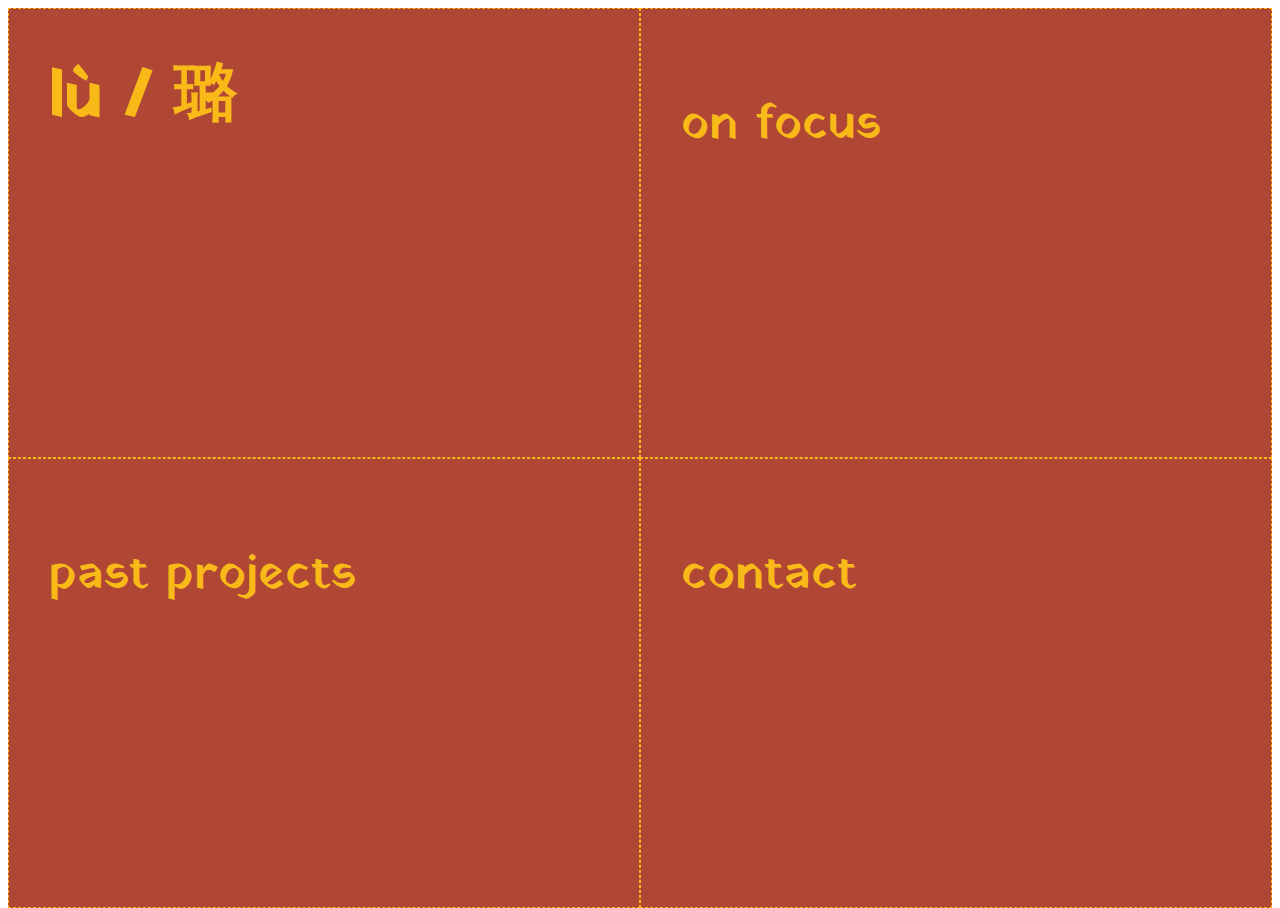
==== index.html @ f1c69e1e "rename "container" to "card"" ====
<!DOCTYPE html>
<html lang="en">
<head>
    <meta charset="UTF-8">
    <meta http-equiv="X-UA-Compatible" content="IE=edge">
    <meta name="viewport" content="width=device-width, initial-scale=1.0">
    <link rel="stylesheet" href="./css/normalize.css"/>
    <link rel="stylesheet" href="./css/style.css?"/>
    <title>lu, portolio</title>
</head>
<body>
    <section class="section _landing">
        <div class="card">
            <h1>l&ugrave; / 璐</h1>
        </div>
        <div class="card">
            <h2>on focus</h2>
        </div>
        <div class="card">
            <h2>past projects</h2>
        </div>
        <div class="card">
            <h2>contact</h2>
        </div>
    </section> 
</body>
</html>
---- css/style.css ----
@import url('https://fonts.googleapis.com/css2?family=Almendra+Display&family=Noto+Serif+SC:wght@200;400;600;900&family=Yatra+One&display=swap');

:root {
    /* Font Family */
    --global--font-heading: 'Yatra One', cursive;
    --global--font-paragraph: 'Noto Serif SC', serif;

    /* Font Size */
    --global--font-size-h1: 6.4rem;
    --global--font-size-h2: 4.8rem;
    --global--font-size-h3: 2.4rem;
    --global--font-size-p: 1.4rem;
    --global--letter-spacing: normal;

    /* Font Weight */
    --global--font-weight-regular: 400;
    --global--font-weight-emphasis: 700;

    /* Spacing & Sizing */
    --global--spacing-primary: 4rem;
    --global--spacing-secondary: 1rem;
    --global--sizing-icon: 2.4rem;
    --global--sizing-icon-L: 3.6rem; 
    --global--border-radius: 3.6rem;

    /* Colour */
    --colour-eggshell: #B9E4D7;
    --colour-cornflower: #0785FC;
    --colour-beige-200: #F4ECE3;
    --colour-beige-400:#E3CAB1;
    --colour-ink: #010817;
    --colour-cinnabar: #AF4734;
    --colour-orange: #F9BA19;
}

/* Container */
html { 
    font-size: 10px; 
    scroll-behavior: smooth;
}
body {
    font-size: var(--global--font-size-p);
    font-family: var(--global--font-paragraph);
}
html, body, section {
    block-size: 100%;
}
  
html {
    scroll-snap-type: y mandatory;
}

/* Typography */
h1, .h1,
h2, .h2,
h3, .h3 {
    font-family: var(--global--font-heading);
}
h1, .h1{
    
    font-size: var(--global--font-size-h1);
    margin: 0 0 var(--global--spacing-primary);
}
h2, .h2{
    font-size: var(--global--font-size-h2);
    font-weight: var(--global--font-weight-regular);
}
h3, .h3{
    font-size: var(--global--font-size-h3);
}
p{
    line-height: 2rem;
    font-family: var(--global--font-paragraph);
}

/* Colour */
._bg-orange {
    background-color: var(--colour-orange);
}
._bg-cinnabar {
    background-color: var(--colour-cinnabar);
}
._bg-beige-light {
    background-color: var(--colour-beige-200);
}
._bg-beige-dark {
    background-color: var(--colour-beige-400);
}
._bg-cornflower{
    background-color: var(--colour-cornflower);
}
._bg-eggshell{
    background-color: var(--colour-eggshell);
}

/* Section */
.section._landing {
    display: flex;
    flex-wrap: wrap;
    background-color: var(--colour-cinnabar);
    color: var(--colour-orange);
    overflow: scroll;
}
.card {
    padding: var( --global--spacing-primary);
    flex:  1 1 34%;
    /* text-align: center; */
    border: 1px var(--colour-orange) dashed;
}
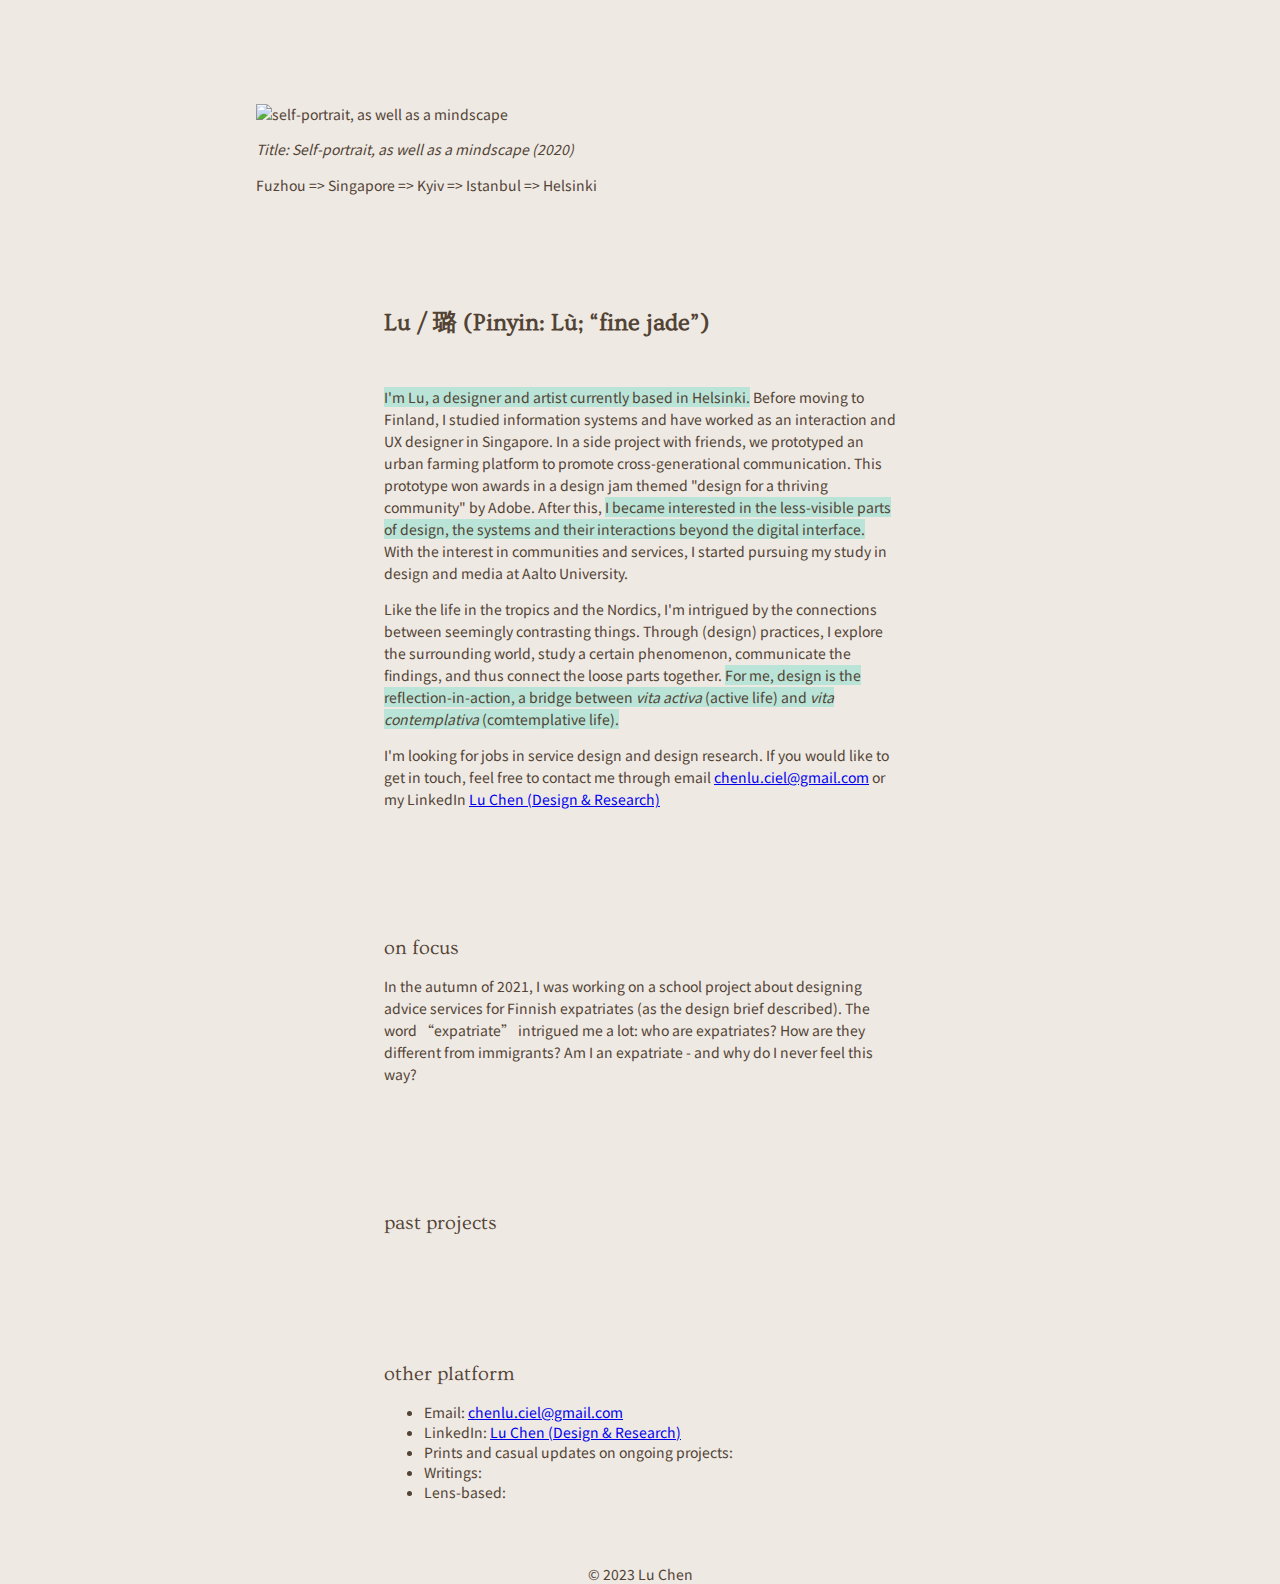
==== commit e19a79d6: "text and image size" ====
--- a/index.html
+++ b/index.html
@@ -9,19 +9,61 @@
     <title>lu, portolio</title>
 </head>
 <body>
-    <section class="section _landing">
+    <div class="content _landing">
+        <div class="hero">
+            <img class="img-landing" src="./images/rivers--a-collage-self-portrait-min.png"
+                alt="self-portrait, as well as a mindscape">
+            <p><i>Title: Self-portrait, as well as a mindscape (2020)</i></p>
+            <p>Fuzhou => Singapore => Kyiv => Istanbul => Helsinki</p>
+        </div>
         <div class="card">
-            <h1>l&ugrave; / 璐</h1>
+            <h1> Lu / 璐 (Pinyin: L&ugrave;; “fine jade”)</h1>
+            <p><span class="highlight">I'm Lu, a designer and artist currently based in Helsinki.</span> Before moving to Finland, 
+                I studied information systems and have worked as an interaction and UX designer in 
+                Singapore. In a side project with friends, we prototyped an urban farming platform 
+                to promote cross-generational communication. This prototype won awards in a design 
+                jam themed "design for a thriving community" by Adobe. After this, <span class="highlight">I became interested 
+                    in the less-visible parts of design, the systems and their interactions beyond 
+                    the digital interface.</span>  With the interest in communities and services, 
+                I started pursuing my study in design and media at Aalto University. 
+            </p>
+            <p>
+                Like the life in the tropics and the Nordics, I'm intrigued by the connections 
+                between seemingly contrasting things. Through (design) practices, I explore the 
+                surrounding world, study a certain phenomenon, communicate the findings, and thus 
+                connect the loose parts together. <span class="highlight">For me, design is the reflection-in-action, a 
+                bridge between <i>vita activa</i> (active life) and <i>vita contemplativa</i> 
+                (comtemplative life). </span> 
+            </p>
+            <p>
+                I'm looking for jobs in service design and design research. If you would like to get 
+                in touch, feel free to contact me through email <a href="chenlu.ciel@gmail.com">chenlu.ciel@gmail.com</a> 
+                or my LinkedIn <a href="https://www.linkedin.com/in/lu-chen-43177191/">Lu Chen (Design & Research)</a>
+            </p>
         </div>
         <div class="card">
             <h2>on focus</h2>
+            <p>
+                In the autumn of 2021, I was working on a school project about designing advice 
+                services for Finnish expatriates (as the design brief described). The word “expatriate”
+                intrigued me a lot: who are expatriates? How are they different from immigrants? Am I 
+                an expatriate - and why do I never feel this way? 
+            </p>
         </div>
         <div class="card">
             <h2>past projects</h2>
         </div>
         <div class="card">
-            <h2>contact</h2>
+            <h2>other platform</h2>
+            <ul>
+                <li>Email: <a href="chenlu.ciel@gmail.com">chenlu.ciel@gmail.com</a> </li>
+                <li>LinkedIn: <a href="https://www.linkedin.com/in/lu-chen-43177191/">Lu Chen (Design & Research)</a> </li>
+                <li>Prints and casual updates on ongoing projects: </li>
+                <li>Writings: </li>
+                <li>Lens-based: </li>
+            </ul>
         </div>
-    </section> 
+        <div>© 2023 Lu Chen</div>
+    </div> 
 </body>
 </html>
--- a/css/style.css
+++ b/css/style.css
@@ -1,14 +1,13 @@
-@import url('https://fonts.googleapis.com/css2?family=Almendra+Display&family=Noto+Serif+SC:wght@200;400;600;900&family=Yatra+One&display=swap');
-
+@import url('https://fonts.googleapis.com/css2?family=Noto+Sans+SC:wght@100;300;400;700;900&family=Ovo&display=swap');
 :root {
     /* Font Family */
-    --global--font-heading: 'Yatra One', cursive;
-    --global--font-paragraph: 'Noto Serif SC', serif;
+    --global--font-heading: 'Ovo', serif;
+    --global--font-paragraph: 'Noto Sans SC', sans-serif;
 
     /* Font Size */
-    --global--font-size-h1: 6.4rem;
-    --global--font-size-h2: 4.8rem;
-    --global--font-size-h3: 2.4rem;
+    --global--font-size-h1: 2.4rem;
+    --global--font-size-h2: 2.0rem;
+    --global--font-size-h3: 1.6rem;
     --global--font-size-p: 1.4rem;
     --global--letter-spacing: normal;
 
@@ -17,20 +16,20 @@
     --global--font-weight-emphasis: 700;
 
     /* Spacing & Sizing */
-    --global--spacing-primary: 4rem;
-    --global--spacing-secondary: 1rem;
+    --global--spacing-primary: 4.8rem;
+    --global--spacing-secondary: 1.2rem;
     --global--sizing-icon: 2.4rem;
     --global--sizing-icon-L: 3.6rem; 
     --global--border-radius: 3.6rem;
 
     /* Colour */
     --colour-eggshell: #B9E4D7;
-    --colour-cornflower: #0785FC;
-    --colour-beige-200: #F4ECE3;
-    --colour-beige-400:#E3CAB1;
-    --colour-ink: #010817;
+    --colour-cornflower: #0B64B9;
+    --colour-beige: #EEE9E3;
+    --colour-ink: #524334;
     --colour-cinnabar: #AF4734;
     --colour-orange: #F9BA19;
+    --colour-lavendar: #874F81;
 }
 
 /* Container */
@@ -41,6 +40,8 @@
 body {
     font-size: var(--global--font-size-p);
     font-family: var(--global--font-paragraph);
+    background-color: var(--colour-beige);
+    color: var(--colour-ink);
 }
 html, body, section {
     block-size: 100%;
@@ -69,8 +70,11 @@
     font-size: var(--global--font-size-h3);
 }
 p{
-    line-height: 2rem;
+    line-height: 2.2rem;
     font-family: var(--global--font-paragraph);
+}
+p .highlight {
+    background-color: var(--colour-eggshell);
 }
 
 /* Colour */
@@ -80,11 +84,8 @@
 ._bg-cinnabar {
     background-color: var(--colour-cinnabar);
 }
-._bg-beige-light {
-    background-color: var(--colour-beige-200);
-}
-._bg-beige-dark {
-    background-color: var(--colour-beige-400);
+._bg-beige {
+    background-color: var(--colour-beige);
 }
 ._bg-cornflower{
     background-color: var(--colour-cornflower);
@@ -93,17 +94,26 @@
     background-color: var(--colour-eggshell);
 }
 
+/* Ornament */
+.img-landing {
+    width: 100%;
+}
+
 /* Section */
-.section._landing {
+.content._landing {
     display: flex;
-    flex-wrap: wrap;
-    background-color: var(--colour-cinnabar);
-    color: var(--colour-orange);
-    overflow: scroll;
+    flex-direction: column;
+    padding: var(--global--spacing-primary);
+    height: 100%;
+    align-items: center;
 }
 .card {
-    padding: var( --global--spacing-primary);
-    flex:  1 1 34%;
-    /* text-align: center; */
-    border: 1px var(--colour-orange) dashed;
+    padding: var(--global--spacing-primary) 0;
+    min-width: 30rem;
+    width: 40vw;
+}
+.hero {
+    padding: var(--global--spacing-primary) 0;
+    min-width: 30rem;
+    width: 60vw;
 }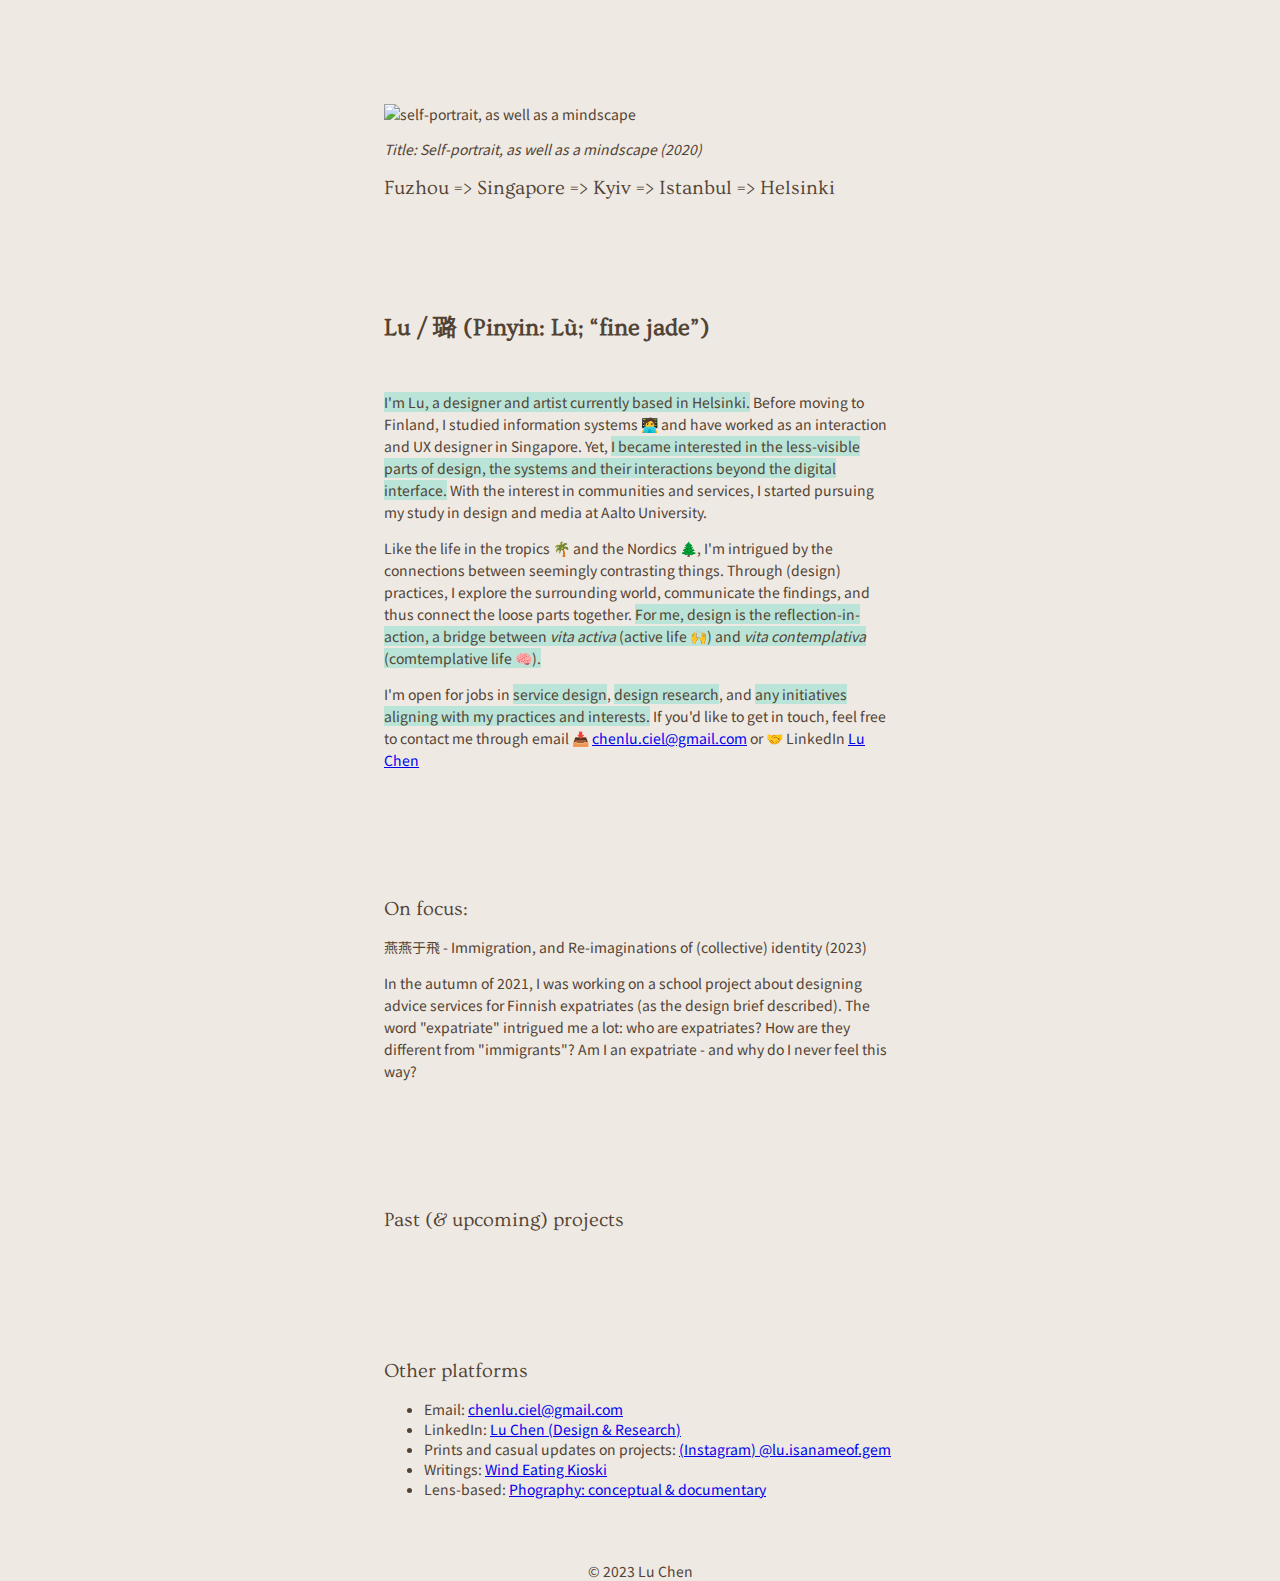
==== commit b50d9d72: "contacts updates" ====
--- a/index.html
+++ b/index.html
@@ -10,57 +10,62 @@
 </head>
 <body>
     <div class="content _landing">
-        <div class="hero">
+        <div class="card _hero">
             <img class="img-landing" src="./images/rivers--a-collage-self-portrait-min.png"
                 alt="self-portrait, as well as a mindscape">
             <p><i>Title: Self-portrait, as well as a mindscape (2020)</i></p>
-            <p>Fuzhou => Singapore => Kyiv => Istanbul => Helsinki</p>
+            <h2>Fuzhou => Singapore => Kyiv => Istanbul => <span class="highlight">Helsinki</span></h2>
         </div>
+
         <div class="card">
             <h1> Lu / 璐 (Pinyin: L&ugrave;; “fine jade”)</h1>
             <p><span class="highlight">I'm Lu, a designer and artist currently based in Helsinki.</span> Before moving to Finland, 
-                I studied information systems and have worked as an interaction and UX designer in 
-                Singapore. In a side project with friends, we prototyped an urban farming platform 
-                to promote cross-generational communication. This prototype won awards in a design 
-                jam themed "design for a thriving community" by Adobe. After this, <span class="highlight">I became interested 
+                I studied information systems 🧑‍💻 and have worked as an interaction and UX designer in 
+                Singapore. Yet, <span class="highlight">I became interested 
                     in the less-visible parts of design, the systems and their interactions beyond 
                     the digital interface.</span>  With the interest in communities and services, 
                 I started pursuing my study in design and media at Aalto University. 
             </p>
             <p>
-                Like the life in the tropics and the Nordics, I'm intrigued by the connections 
+                Like the life in the tropics 🌴 and the Nordics 🌲, I'm intrigued by the connections 
                 between seemingly contrasting things. Through (design) practices, I explore the 
-                surrounding world, study a certain phenomenon, communicate the findings, and thus 
-                connect the loose parts together. <span class="highlight">For me, design is the reflection-in-action, a 
-                bridge between <i>vita activa</i> (active life) and <i>vita contemplativa</i> 
-                (comtemplative life). </span> 
+                surrounding world, communicate the findings, and thus connect the loose parts together. 
+                <span class="highlight">For me, design is the reflection-in-action, a 
+                bridge between <i>vita activa</i> (active life 🙌) and <i>vita contemplativa</i> 
+                (comtemplative life 🧠). </span> 
             </p>
             <p>
-                I'm looking for jobs in service design and design research. If you would like to get 
-                in touch, feel free to contact me through email <a href="chenlu.ciel@gmail.com">chenlu.ciel@gmail.com</a> 
-                or my LinkedIn <a href="https://www.linkedin.com/in/lu-chen-43177191/">Lu Chen (Design & Research)</a>
+                I'm open for jobs in <span class="highlight">service design</span>, <span class="highlight">design research</span>,
+                 and <span class="highlight">any initiatives aligning with my practices and interests.</span>
+                If you'd like to get in touch, feel free to contact me through email 📥
+                <a href="chenlu.ciel@gmail.com">chenlu.ciel@gmail.com</a> 
+                or 🤝 LinkedIn <a href="https://www.linkedin.com/in/lu-chen-43177191/">Lu Chen</a>
             </p>
         </div>
+
         <div class="card">
-            <h2>on focus</h2>
+            <h2>On focus:</h2>
+            <p>燕燕于飛 - Immigration, and Re-imaginations of (collective) identity (2023)</p>
             <p>
                 In the autumn of 2021, I was working on a school project about designing advice 
-                services for Finnish expatriates (as the design brief described). The word “expatriate”
-                intrigued me a lot: who are expatriates? How are they different from immigrants? Am I 
+                services for Finnish expatriates (as the design brief described). The word "expatriate"
+                intrigued me a lot: who are expatriates? How are they different from "immigrants"? Am I 
                 an expatriate - and why do I never feel this way? 
             </p>
         </div>
+
         <div class="card">
-            <h2>past projects</h2>
+            <h2>Past (& upcoming) projects</h2>
         </div>
+
         <div class="card">
-            <h2>other platform</h2>
+            <h2>Other platforms</h2>
             <ul>
                 <li>Email: <a href="chenlu.ciel@gmail.com">chenlu.ciel@gmail.com</a> </li>
                 <li>LinkedIn: <a href="https://www.linkedin.com/in/lu-chen-43177191/">Lu Chen (Design & Research)</a> </li>
-                <li>Prints and casual updates on ongoing projects: </li>
-                <li>Writings: </li>
-                <li>Lens-based: </li>
+                <li>Prints and casual updates on projects: <a href="https://www.instagram.com/lu.isanameof.gem/">(Instagram) @lu.isanameof.gem</a></li>
+                <li>Writings: <a href="https://violentprophet.substack.com/">Wind Eating Kioski</a></li>
+                <li>Lens-based: <a href="https://www.flickr.com/people/chenlu-ciel/">Phography: conceptual & documentary</a></li>
             </ul>
         </div>
         <div>© 2023 Lu Chen</div>
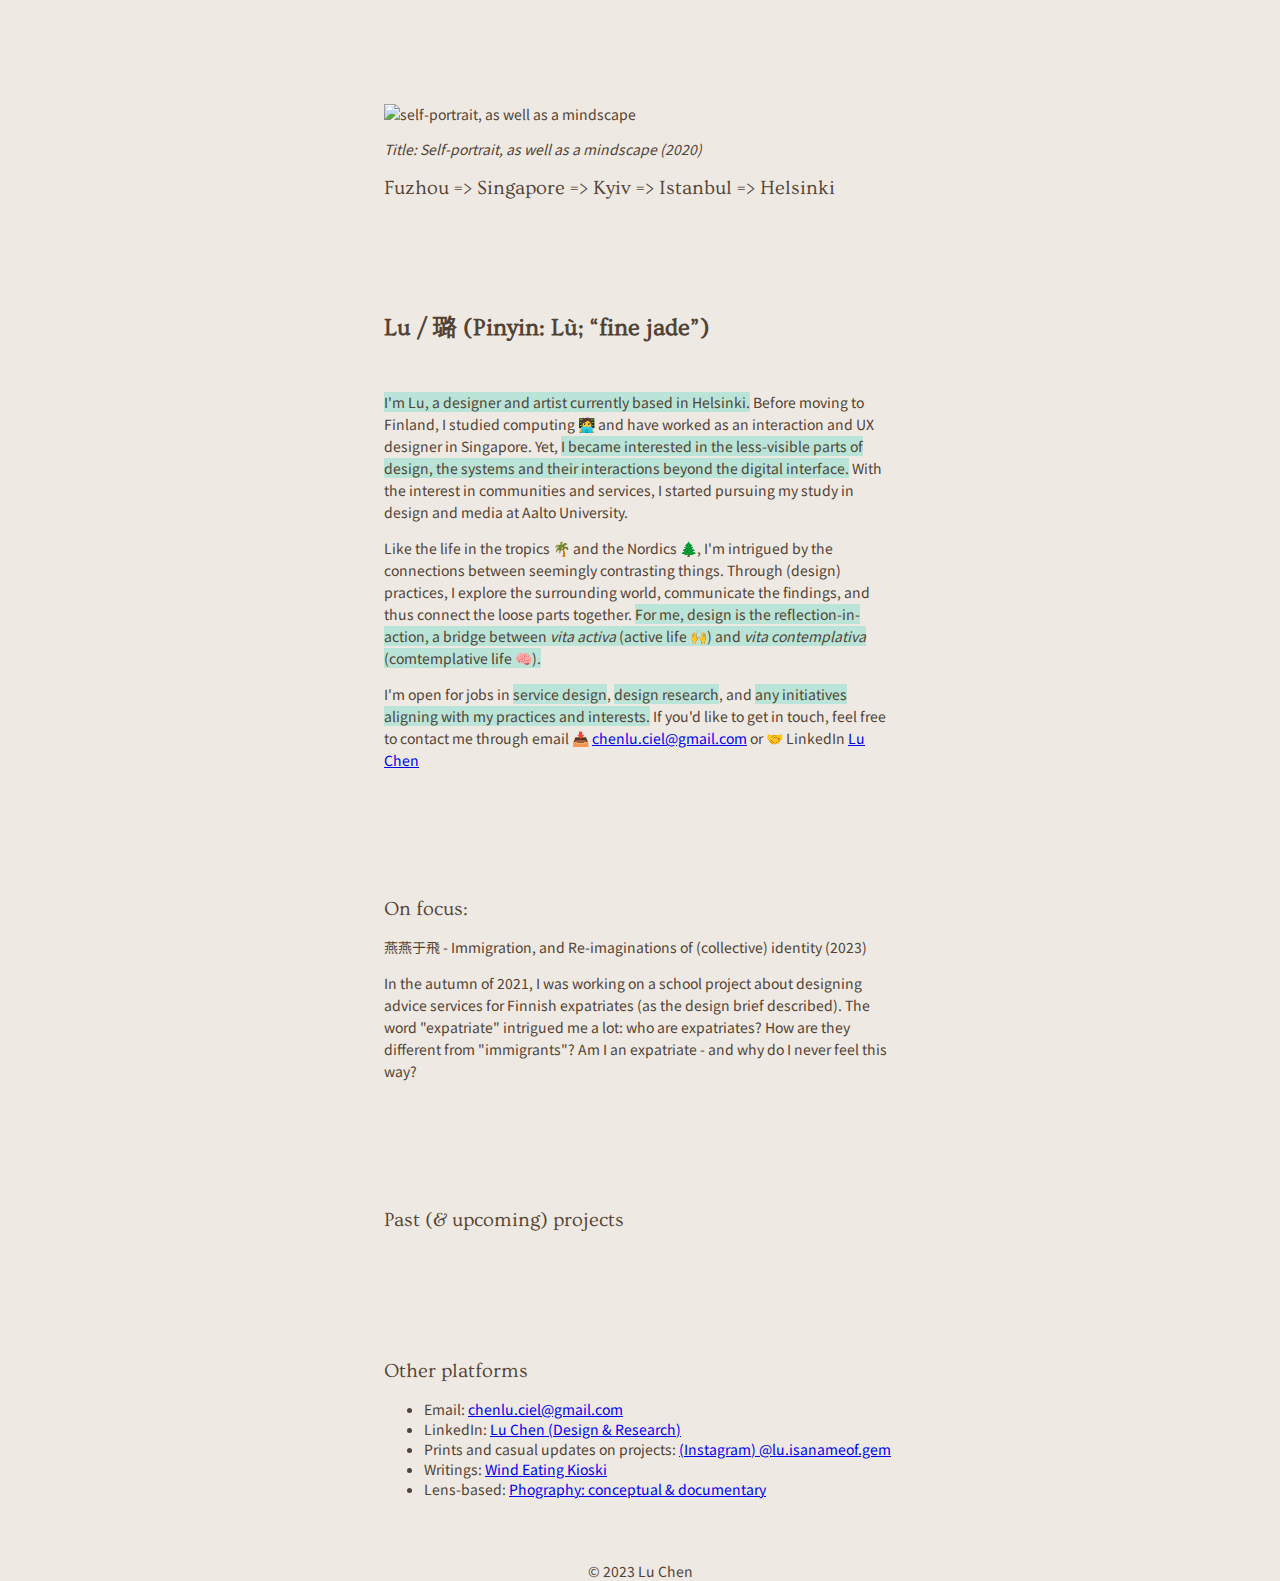
==== commit a97cd0f0: "text" ====
--- a/index.html
+++ b/index.html
@@ -4,6 +4,7 @@
     <meta charset="UTF-8">
     <meta http-equiv="X-UA-Compatible" content="IE=edge">
     <meta name="viewport" content="width=device-width, initial-scale=1.0">
+    <link rel="icon" href="/favicon.svg" />
     <link rel="stylesheet" href="./css/normalize.css"/>
     <link rel="stylesheet" href="./css/style.css?"/>
     <title>lu, portolio</title>
@@ -20,7 +21,7 @@
         <div class="card">
             <h1> Lu / 璐 (Pinyin: L&ugrave;; “fine jade”)</h1>
             <p><span class="highlight">I'm Lu, a designer and artist currently based in Helsinki.</span> Before moving to Finland, 
-                I studied information systems 🧑‍💻 and have worked as an interaction and UX designer in 
+                I studied computing 🧑‍💻 and have worked as an interaction and UX designer in 
                 Singapore. Yet, <span class="highlight">I became interested 
                     in the less-visible parts of design, the systems and their interactions beyond 
                     the digital interface.</span>  With the interest in communities and services, 
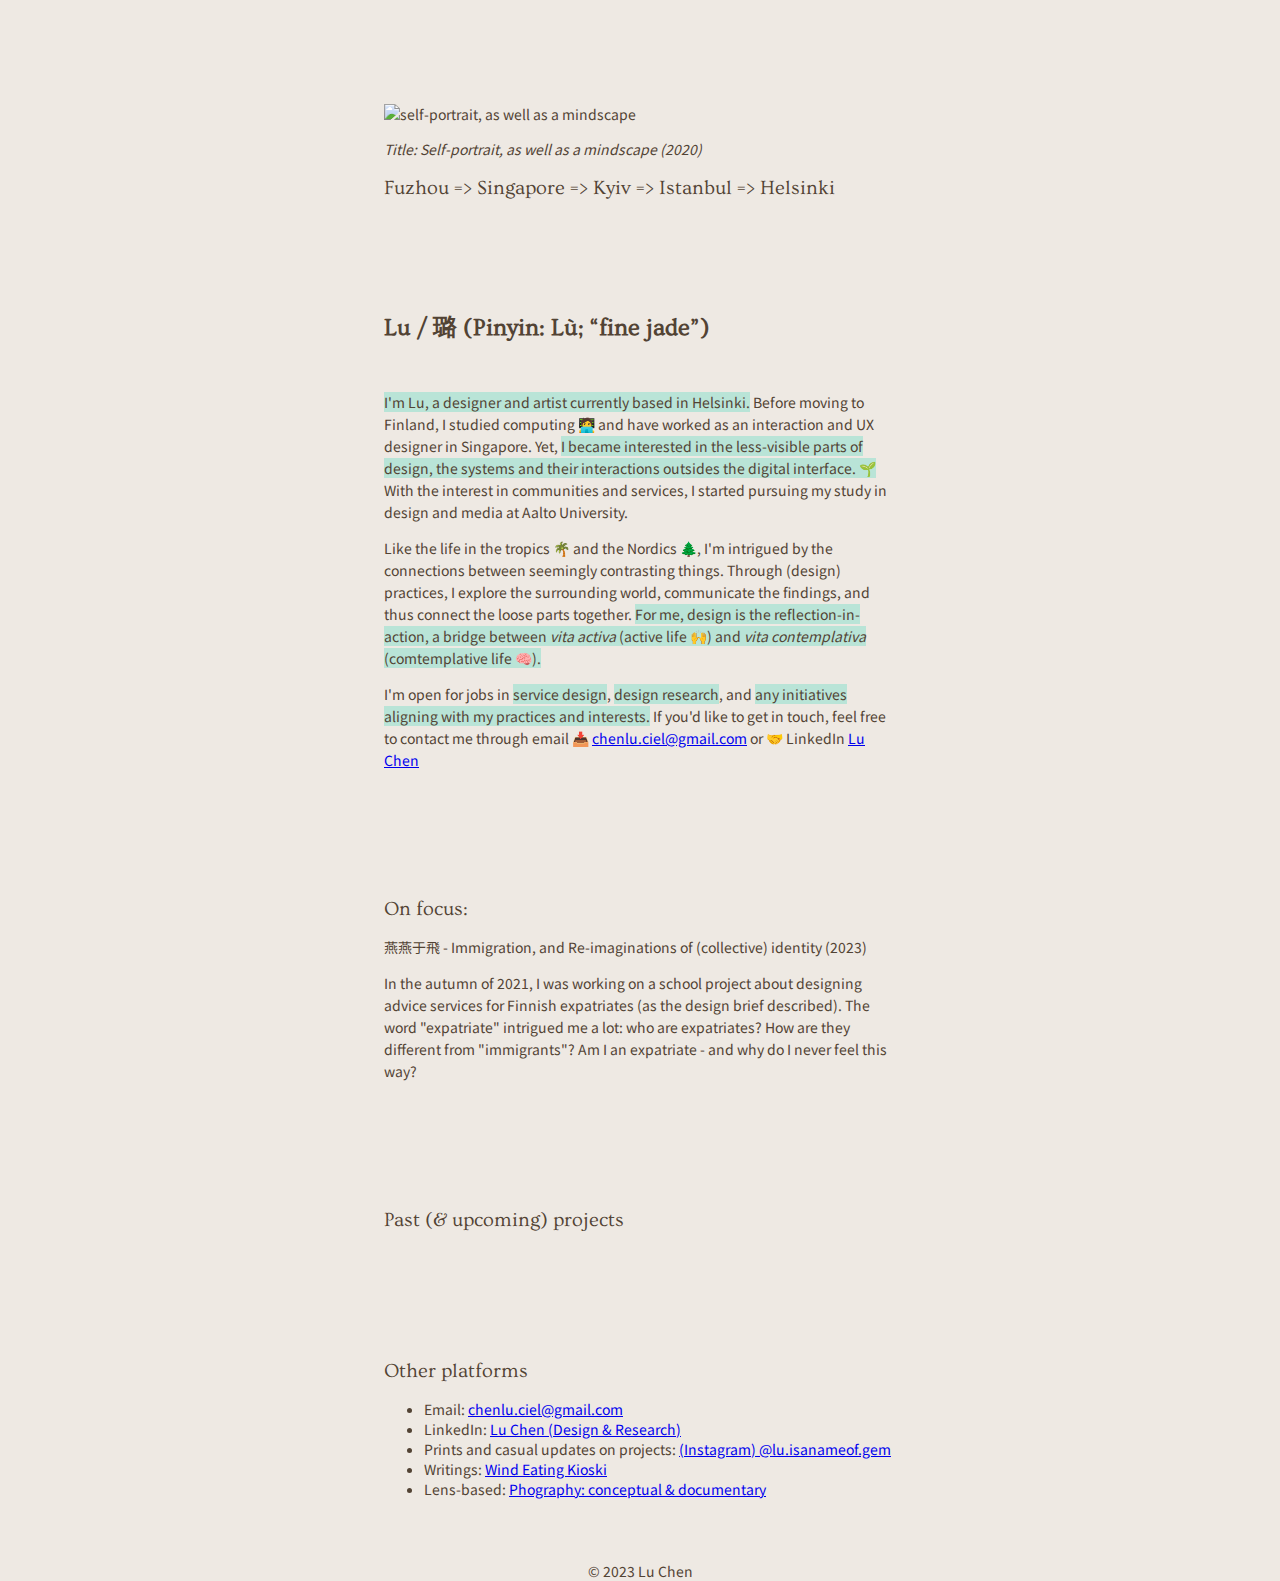
==== commit d736d326: "landing intro text" ====
--- a/index.html
+++ b/index.html
@@ -23,8 +23,8 @@
             <p><span class="highlight">I'm Lu, a designer and artist currently based in Helsinki.</span> Before moving to Finland, 
                 I studied computing 🧑‍💻 and have worked as an interaction and UX designer in 
                 Singapore. Yet, <span class="highlight">I became interested 
-                    in the less-visible parts of design, the systems and their interactions beyond 
-                    the digital interface.</span>  With the interest in communities and services, 
+                    in the less-visible parts of design, the systems and their interactions outsides 
+                    the digital interface. 🌱</span>  With the interest in communities and services, 
                 I started pursuing my study in design and media at Aalto University. 
             </p>
             <p>
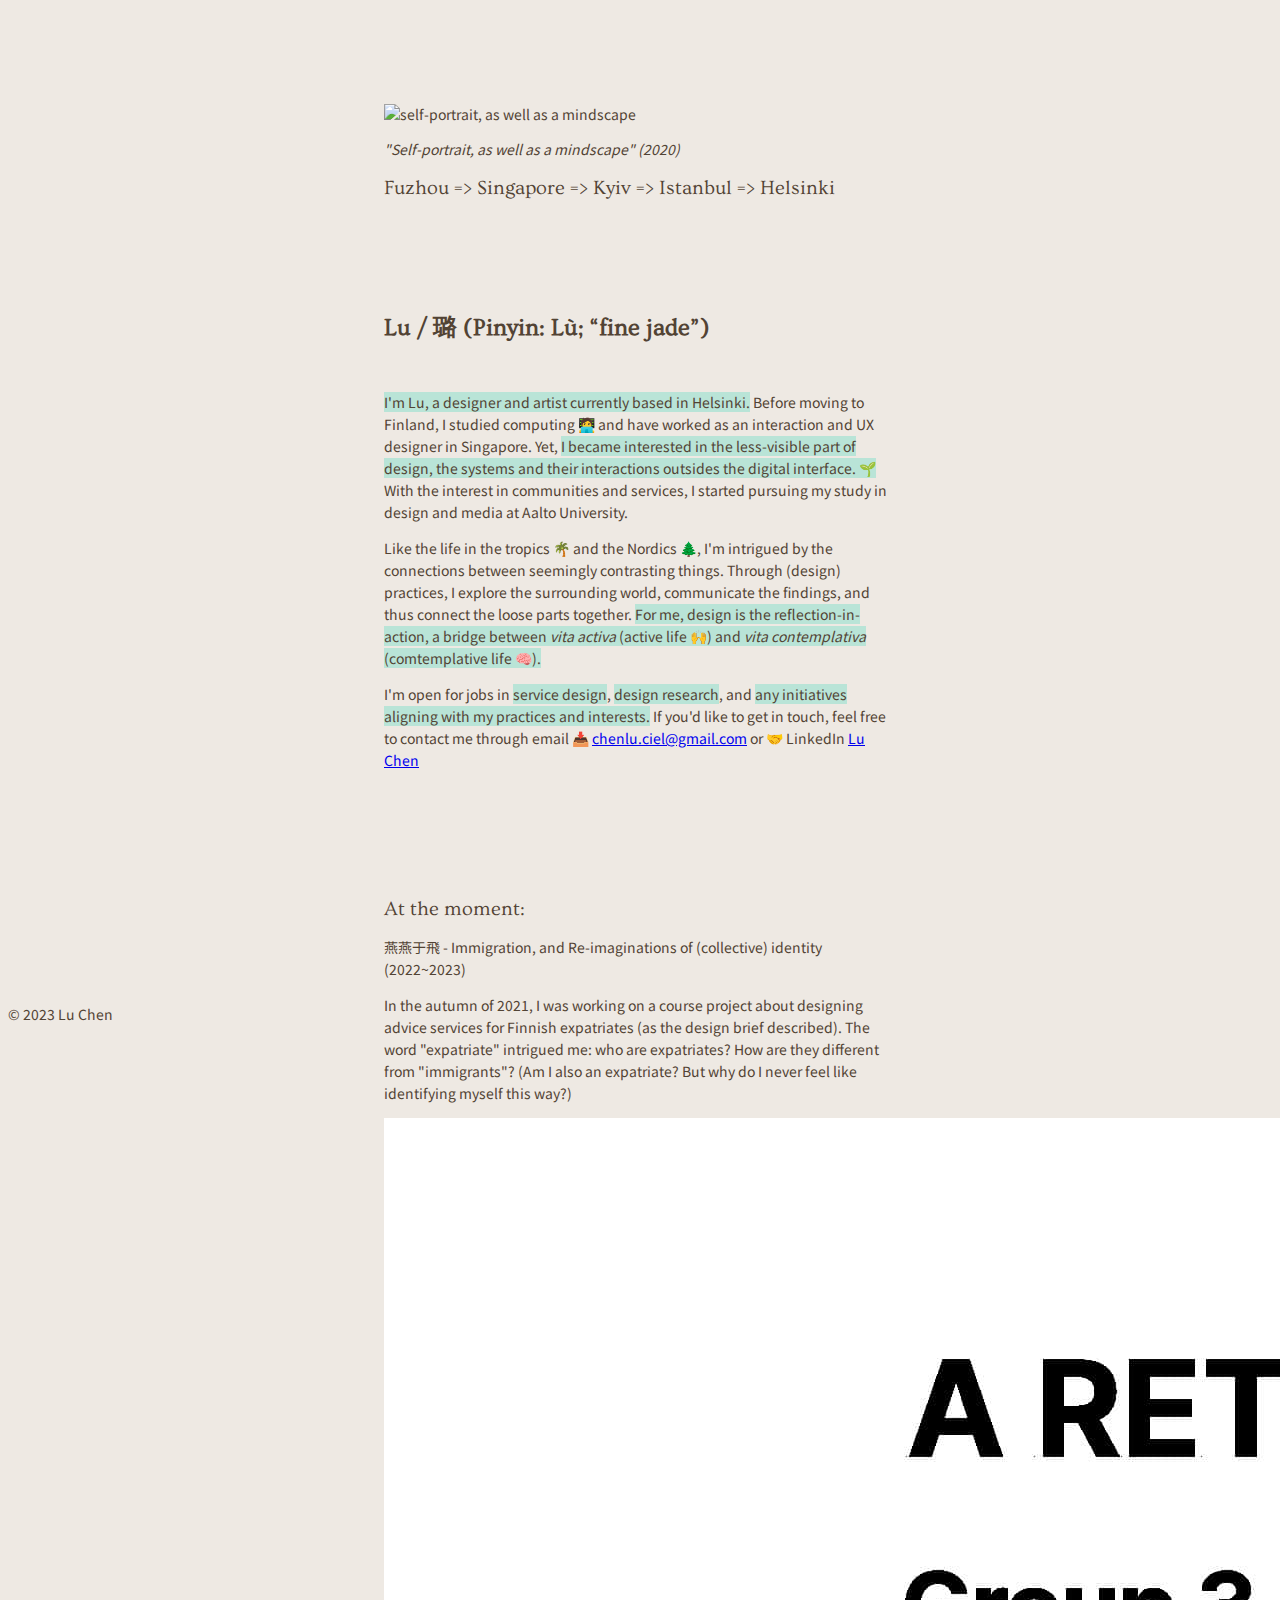
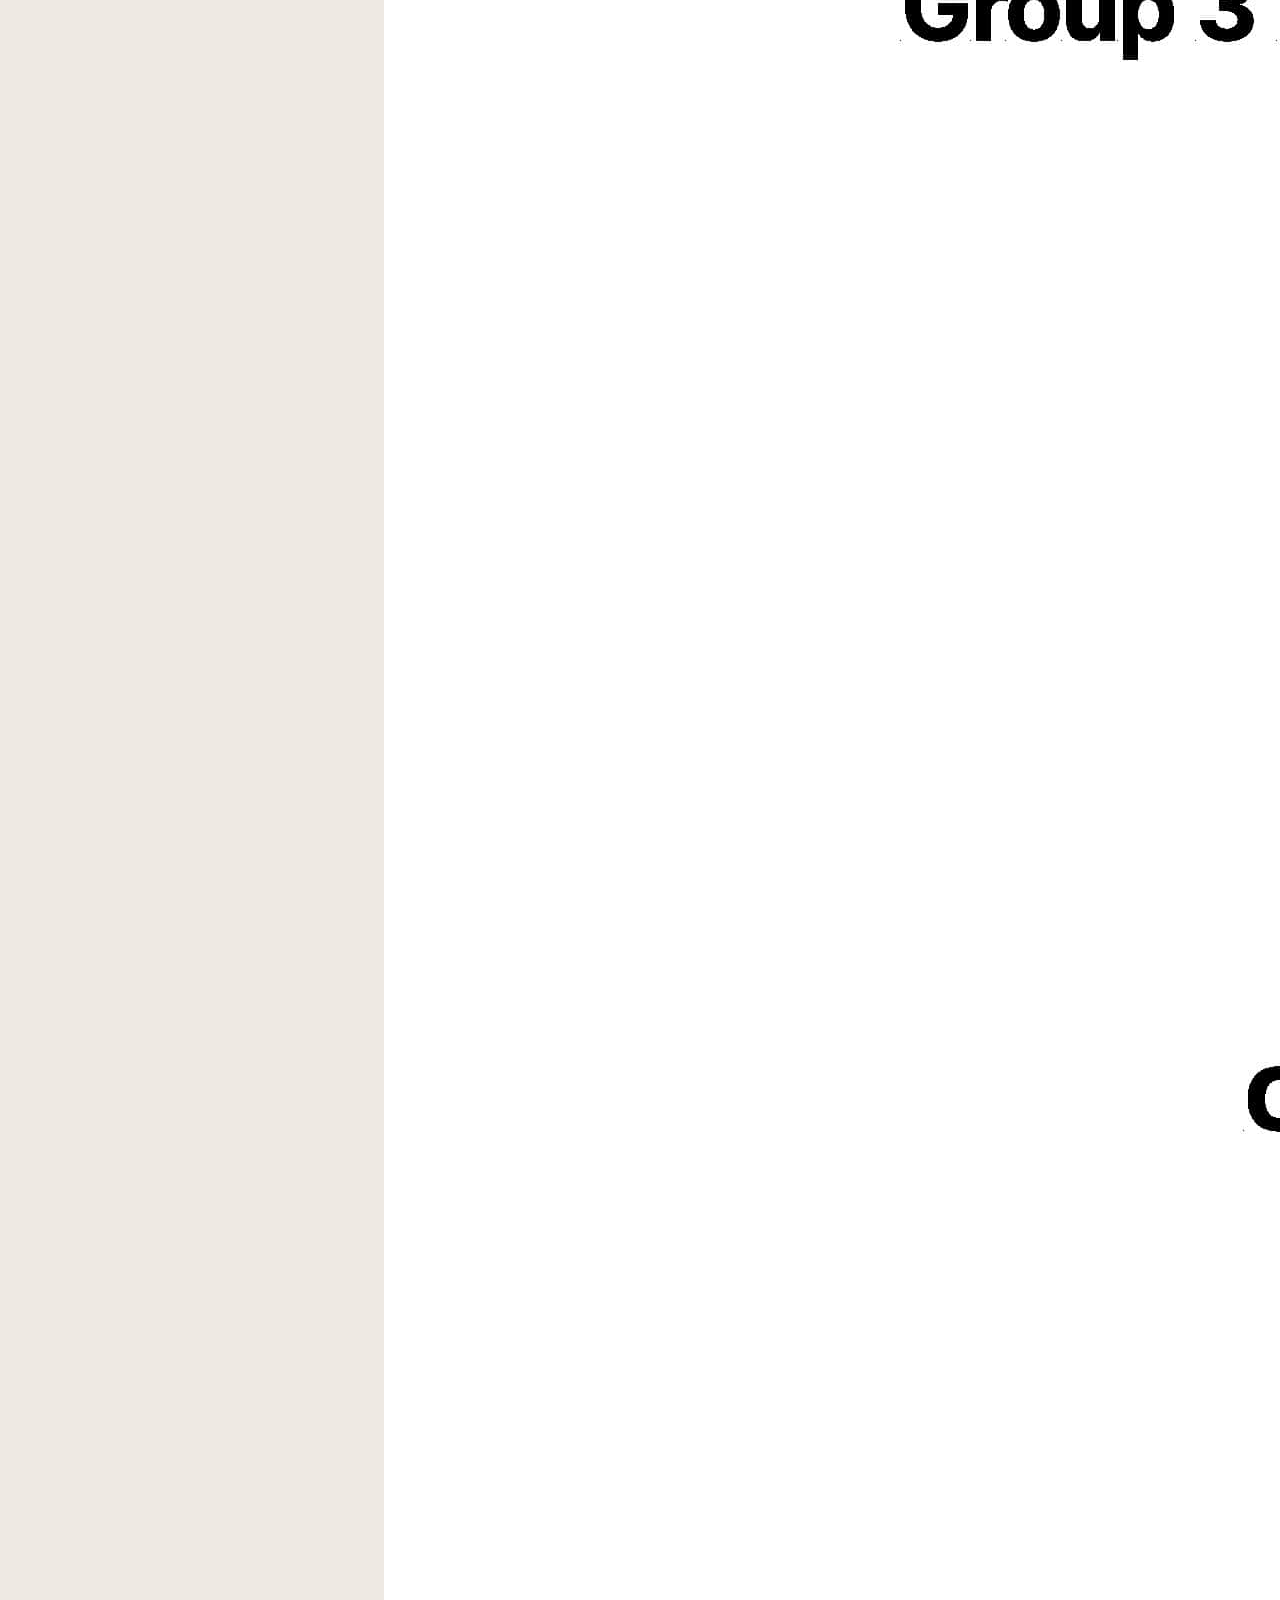
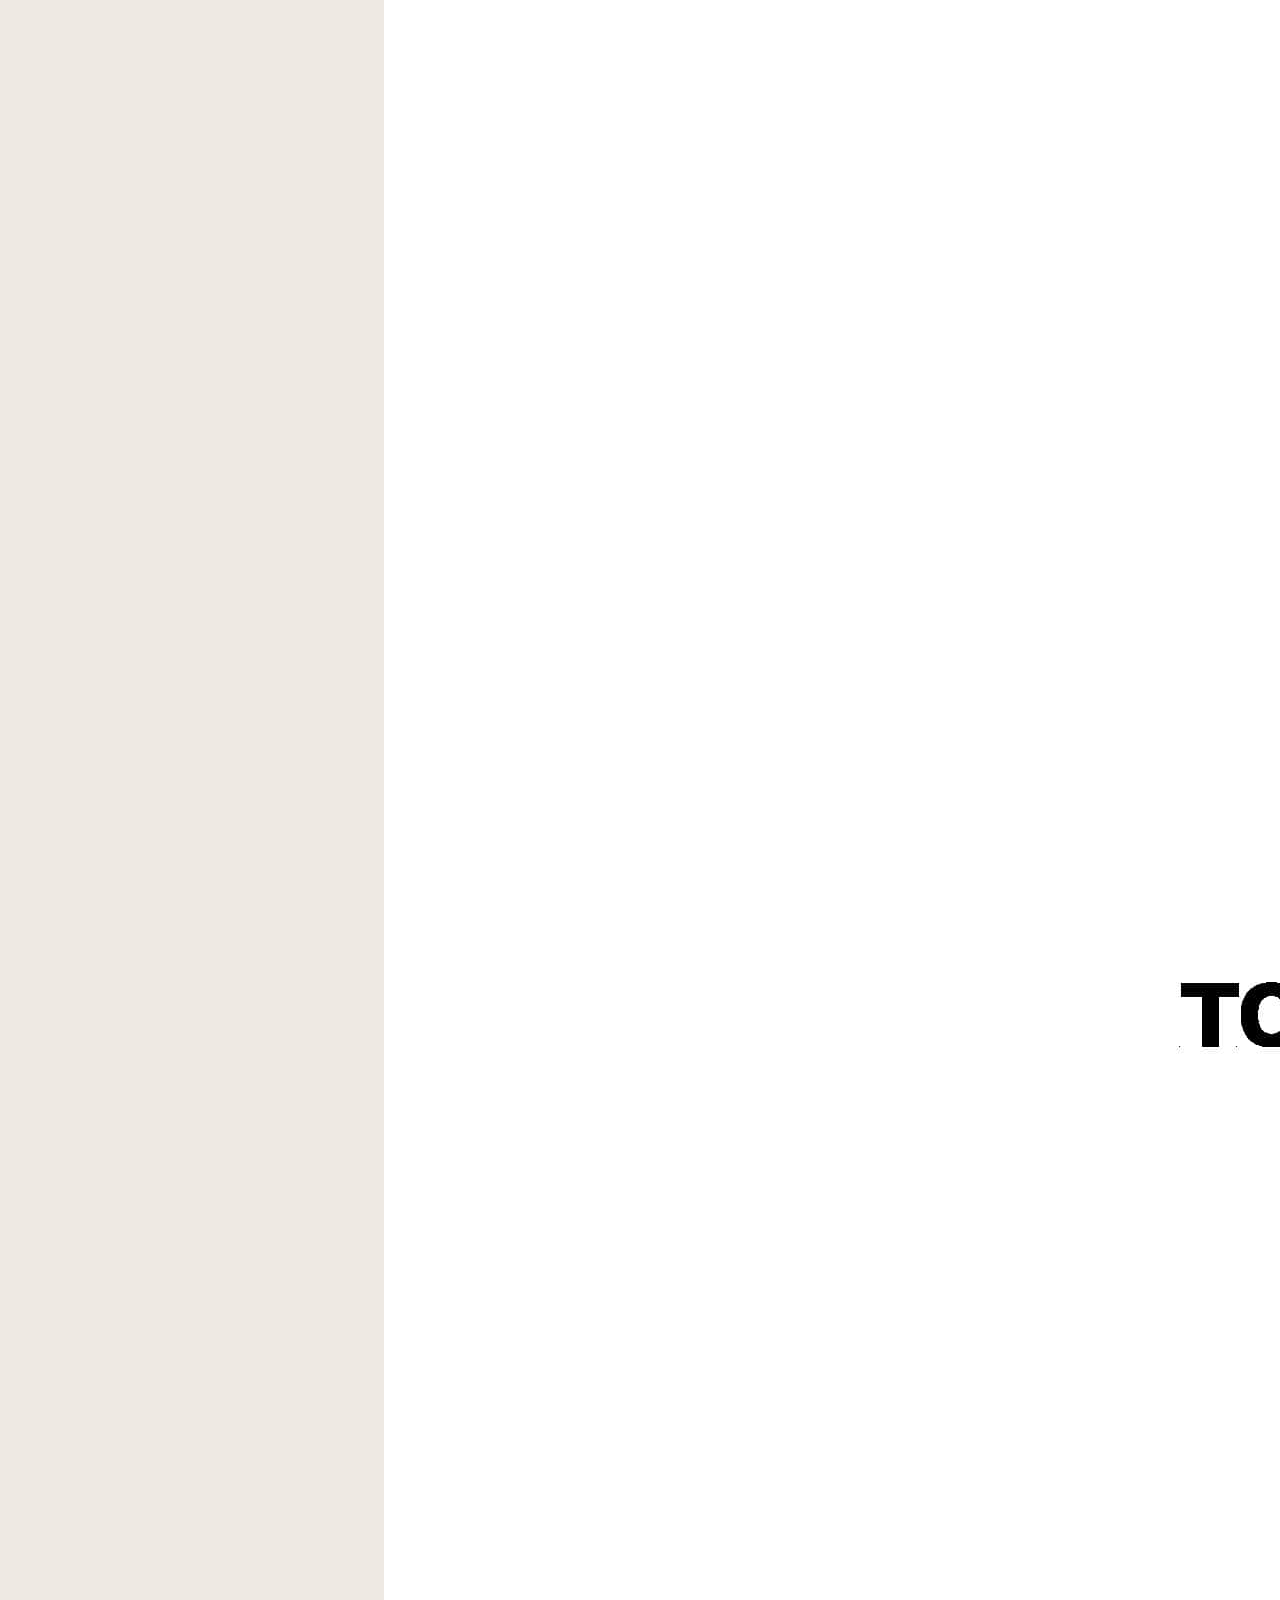
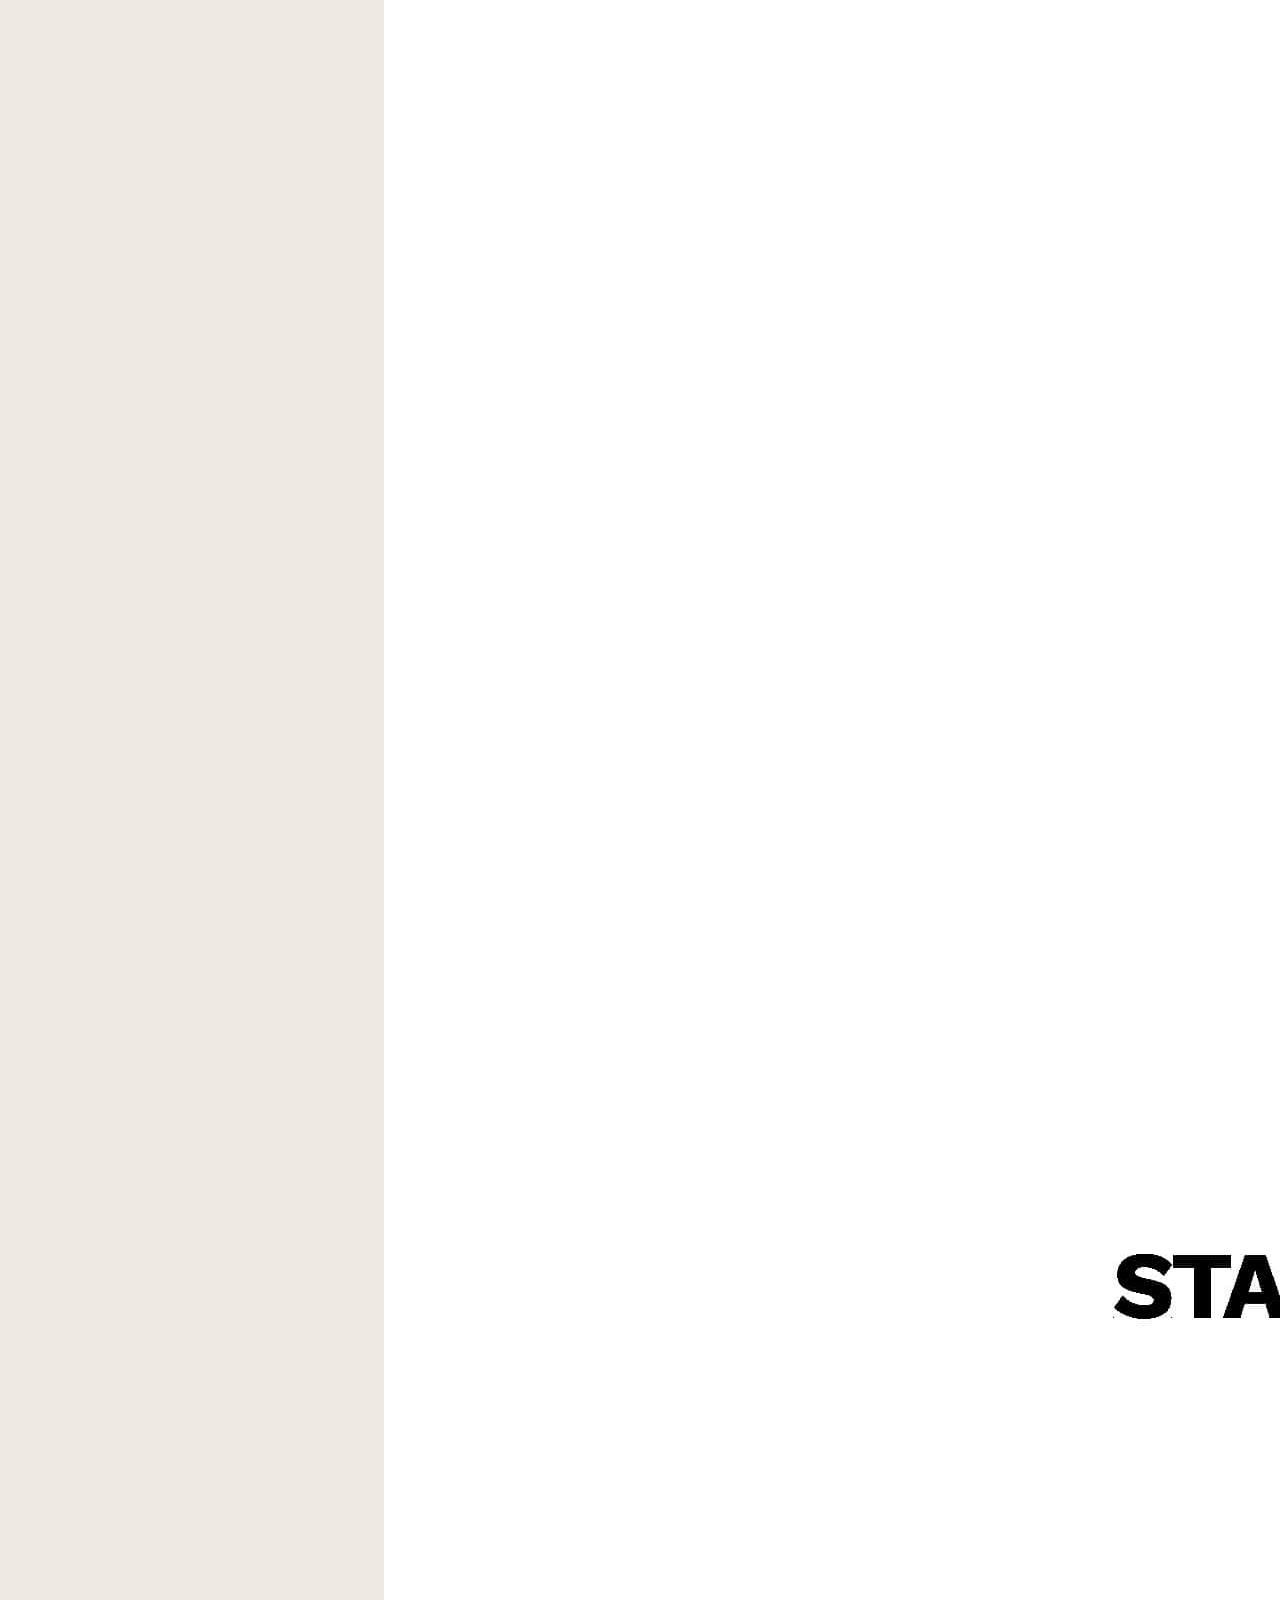
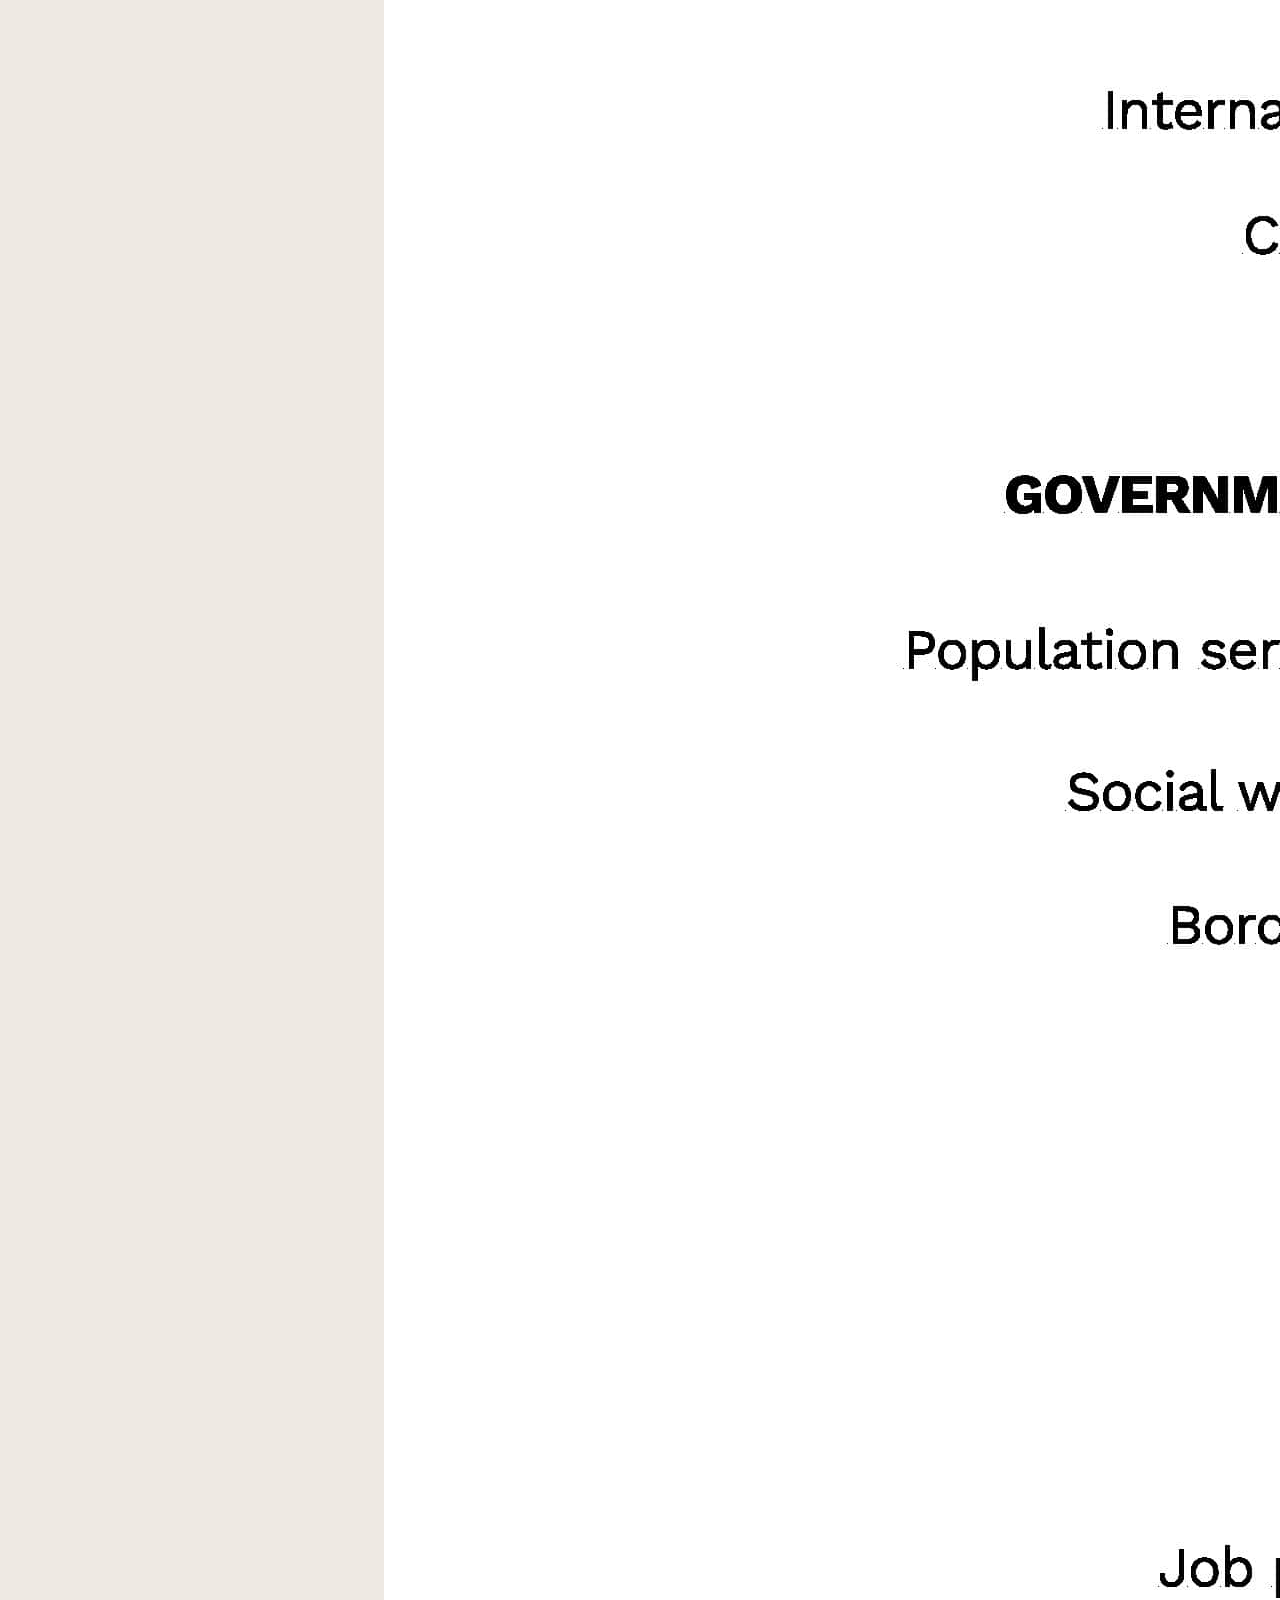
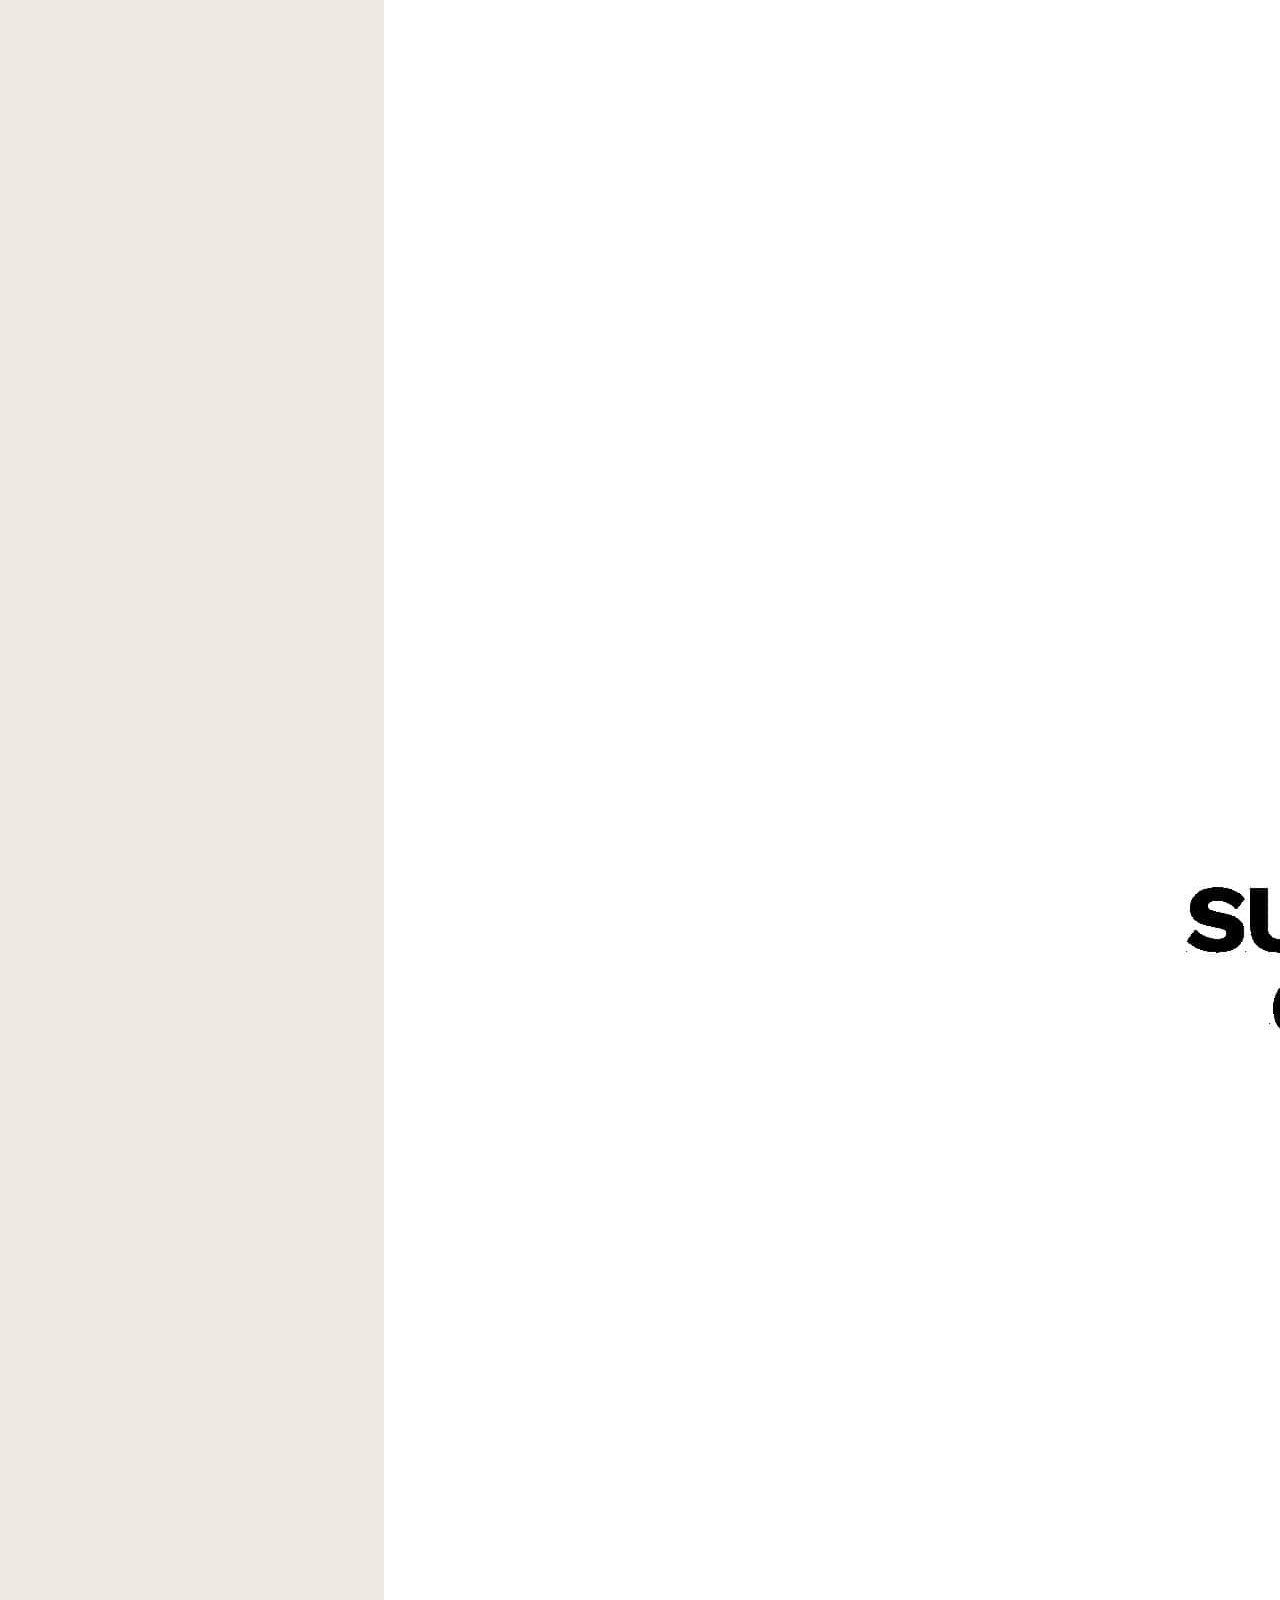
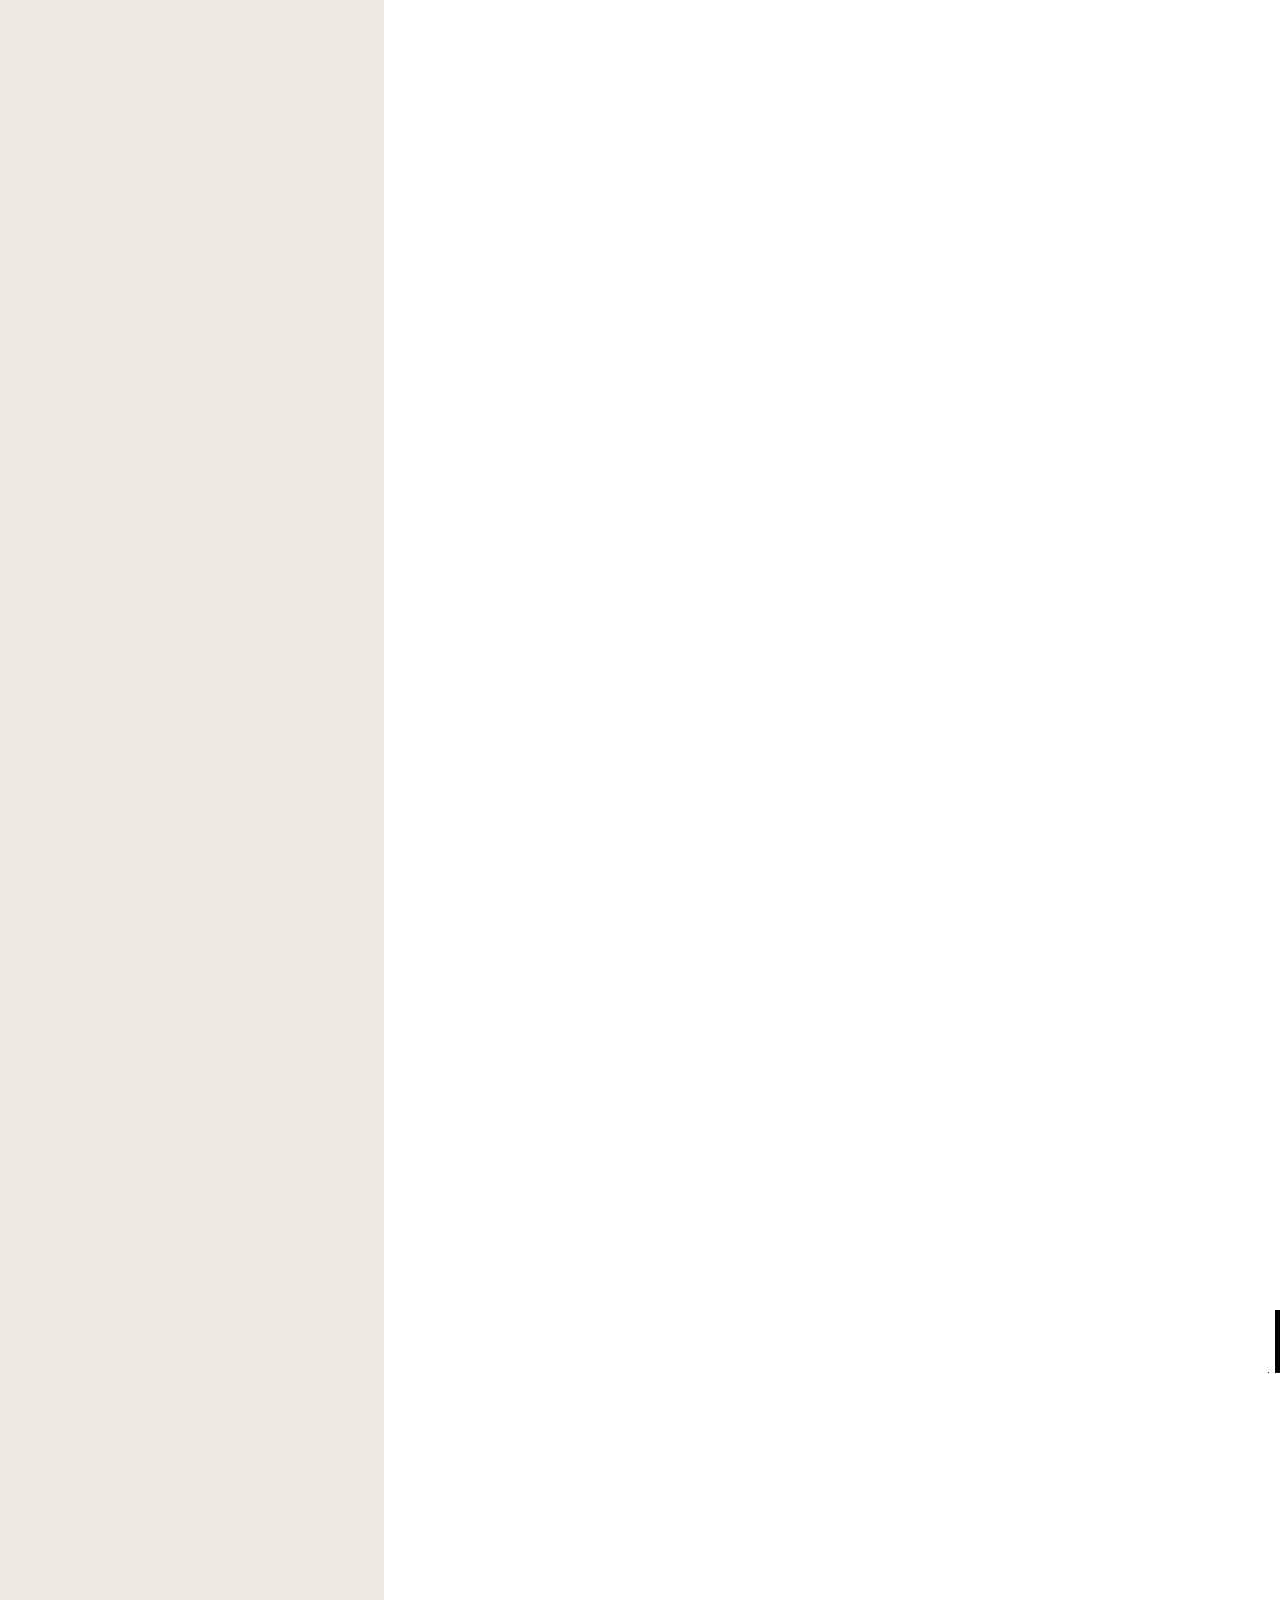
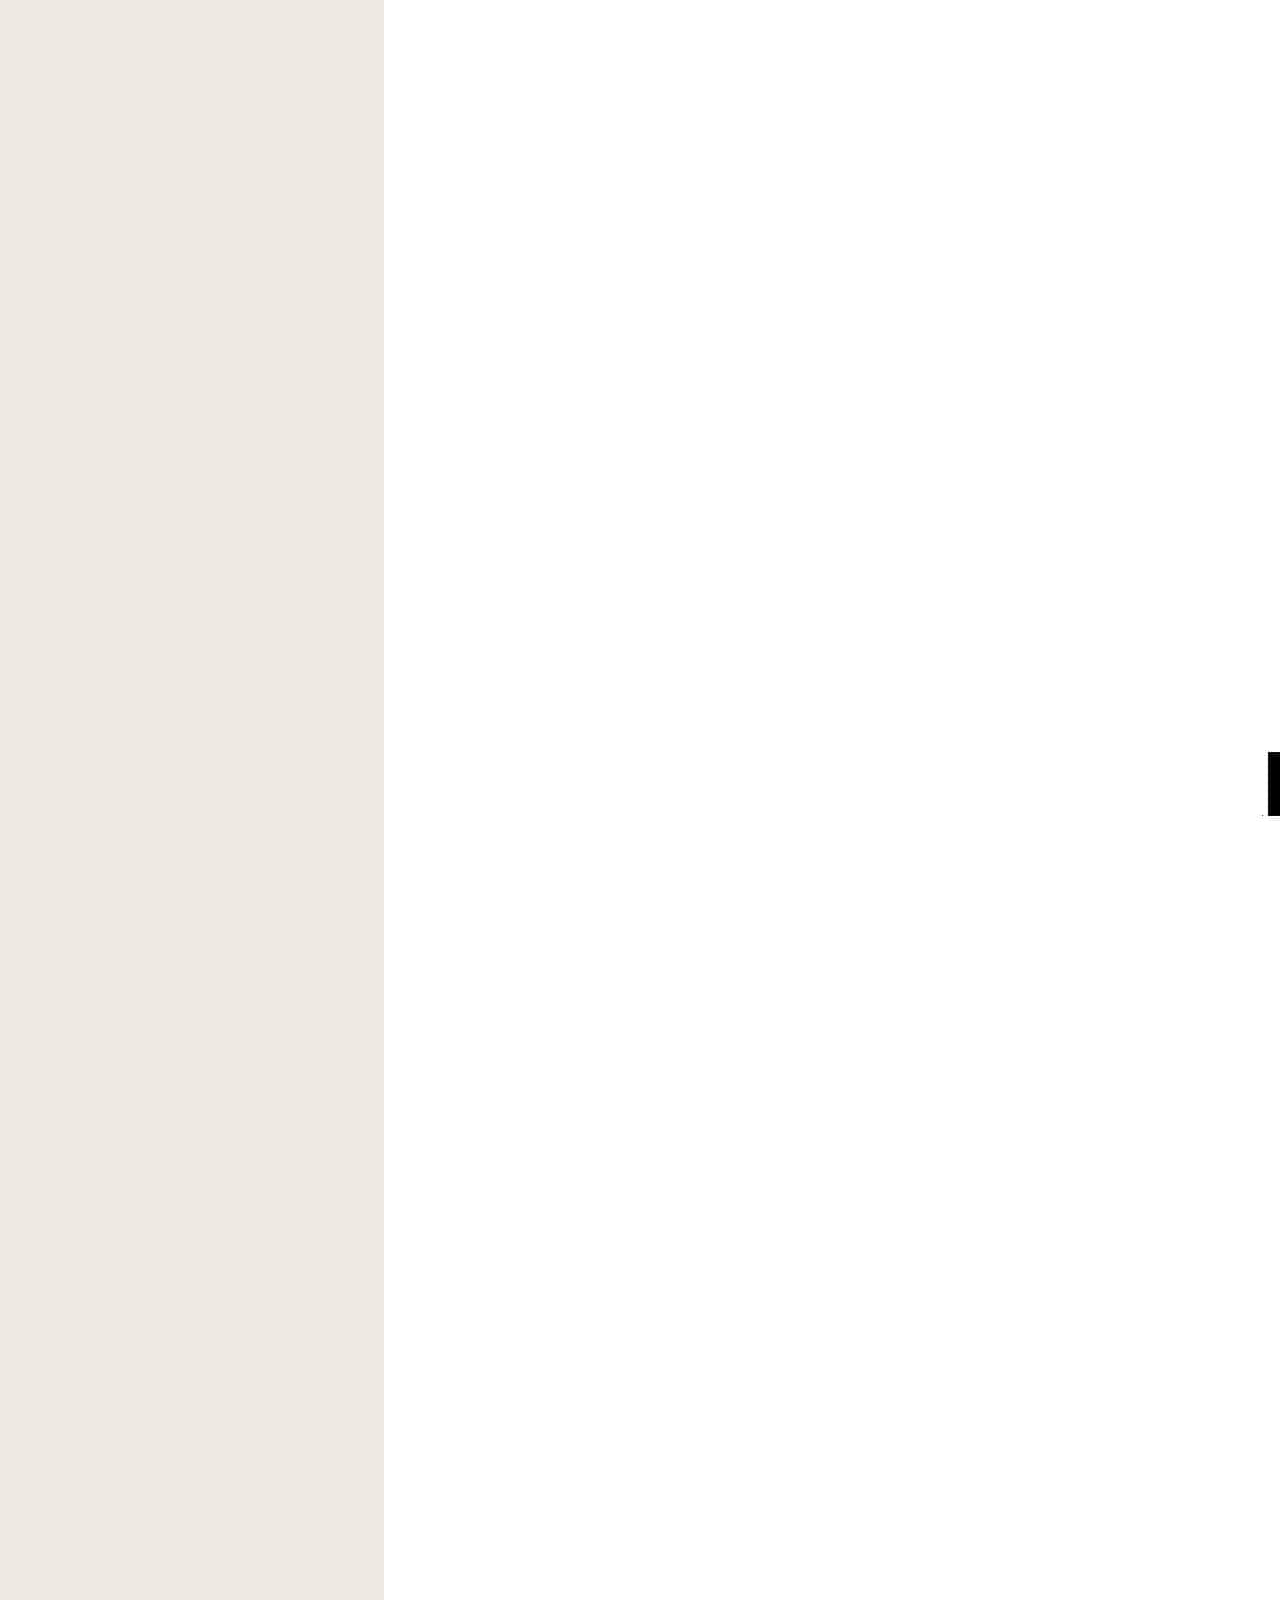
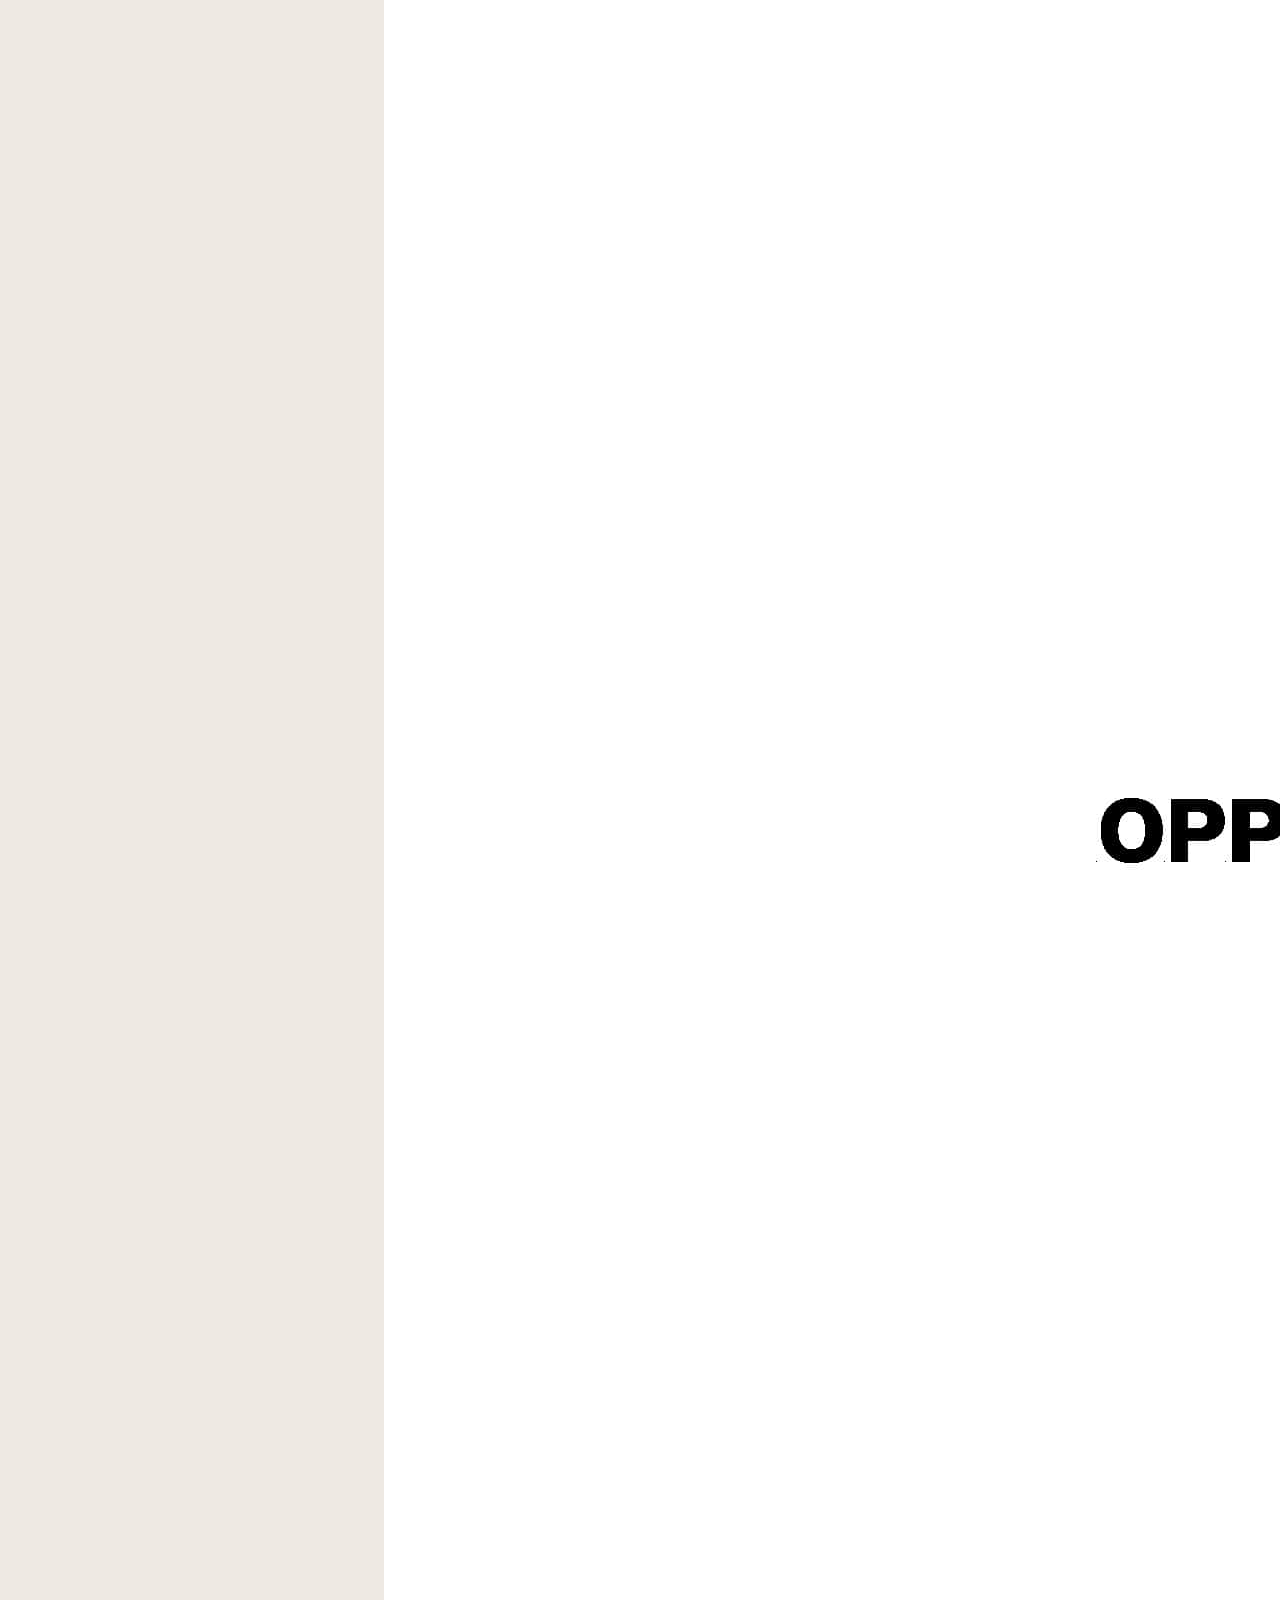
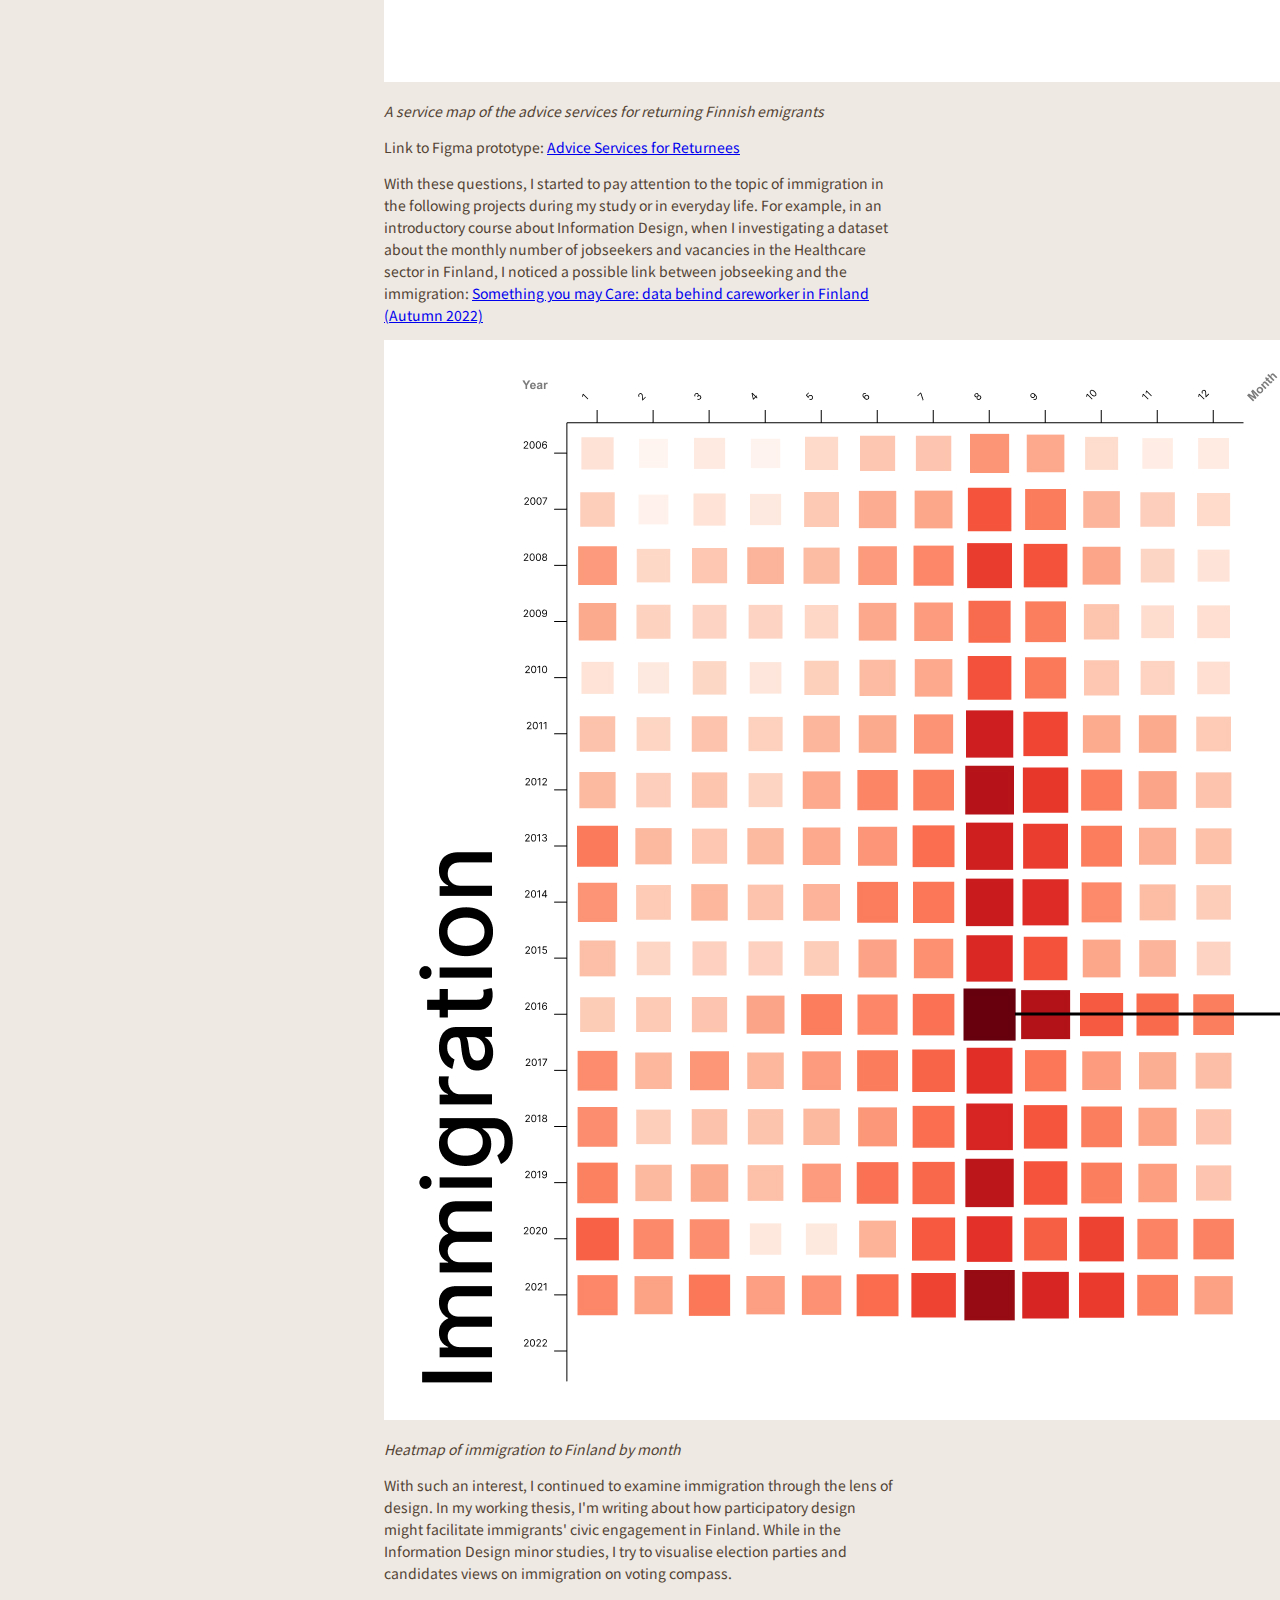
==== commit 7dd46029: "added DSDP & Carework projects" ====
--- a/index.html
+++ b/index.html
@@ -13,8 +13,8 @@
     <div class="content _landing">
         <div class="card _hero">
             <img class="img-landing" src="./images/rivers--a-collage-self-portrait-min.png"
-                alt="self-portrait, as well as a mindscape">
-            <p><i>Title: Self-portrait, as well as a mindscape (2020)</i></p>
+                alt="self-portrait, as well as a mindscape" />
+            <p><i>"Self-portrait, as well as a mindscape" (2020)</i></p>
             <h2>Fuzhou => Singapore => Kyiv => Istanbul => <span class="highlight">Helsinki</span></h2>
         </div>
 
@@ -23,7 +23,7 @@
             <p><span class="highlight">I'm Lu, a designer and artist currently based in Helsinki.</span> Before moving to Finland, 
                 I studied computing 🧑‍💻 and have worked as an interaction and UX designer in 
                 Singapore. Yet, <span class="highlight">I became interested 
-                    in the less-visible parts of design, the systems and their interactions outsides 
+                    in the less-visible part of design, the systems and their interactions outsides 
                     the digital interface. 🌱</span>  With the interest in communities and services, 
                 I started pursuing my study in design and media at Aalto University. 
             </p>
@@ -39,37 +39,87 @@
                 I'm open for jobs in <span class="highlight">service design</span>, <span class="highlight">design research</span>,
                  and <span class="highlight">any initiatives aligning with my practices and interests.</span>
                 If you'd like to get in touch, feel free to contact me through email 📥
-                <a href="chenlu.ciel@gmail.com">chenlu.ciel@gmail.com</a> 
+                <a href="mailto:chenlu.ciel@gmail.com">chenlu.ciel@gmail.com</a> 
                 or 🤝 LinkedIn <a href="https://www.linkedin.com/in/lu-chen-43177191/">Lu Chen</a>
             </p>
         </div>
 
         <div class="card">
-            <h2>On focus:</h2>
-            <p>燕燕于飛 - Immigration, and Re-imaginations of (collective) identity (2023)</p>
+            <h2>At the moment:</h2>
+            <p>燕燕于飛 - Immigration, and Re-imaginations of (collective) identity (2022~2023)</p>
             <p>
-                In the autumn of 2021, I was working on a school project about designing advice 
-                services for Finnish expatriates (as the design brief described). The word "expatriate"
-                intrigued me a lot: who are expatriates? How are they different from "immigrants"? Am I 
-                an expatriate - and why do I never feel this way? 
+                In the autumn of 2021, I was working on a course project about designing advice 
+                services for Finnish expatriates (as the design brief described). The word "expatriate" 
+                intrigued me: who are expatriates? How are they different from "immigrants"? 
+                (Am I also an expatriate? But why do I never feel like identifying myself this way?)
+            </p>
+            <img class="" src="./images/Group-3--Service-Map-min.jpg" alt="a service map of the advice services for returning Finnish emigrants"/>
+            <p><i>A service map of the advice services for returning Finnish emigrants</i></p>
+            <p>Link to Figma prototype: 
+                <a href="https://www.figma.com/proto/DuYoeh5zV1PUoB5nAuFOOP/Prototype?page-id=0%3A1&node-id=212%3A2307&viewport=241%2C48%2C0.25&scaling=scale-down&starting-point-node-id=212%3A2307&show-proto-sidebar=1">
+                Advice Services for Returnees
+                </a>
+            </p>
+            <p>
+                With these questions, I started to pay attention to the topic of immigration in the following projects
+                during my study or in everyday life. For example, in an introductory course about Information Design, when I 
+                investigating a dataset about the monthly number of jobseekers and vacancies in the Healthcare sector in Finland, 
+                 I noticed a possible link between jobseeking and the immigration:
+                 <a href="https://www.figma.com/proto/rKyJDHJ89ELLG81i1tmDuE/Information-Design?page-id=0%3A1&node-id=2-8&viewport=236%2C-267%2C0.21&scaling=contain&starting-point-node-id=2%3A8">
+                    Something you may Care: data behind careworker in Finland (Autumn 2022) 
+                 </a>
+            </p>
+            <img class="" src="./images/information-design-9.1care.jpg" alt="data visualisation of immigration to Finland"/>
+            <p><i>Heatmap of immigration to Finland by month</i></p>
+            <p>
+                With such an interest, I continued to examine immigration through the lens of design. In my working thesis, 
+                I'm writing about how participatory design might facilitate immigrants' civic engagement in Finland. While in
+                the Information Design minor studies, I try to visualise election parties and candidates views on immigration on
+                voting compass.
+            </p>
+            <p>
+                Here today, at the exhibition of Design BA programme, I am presenting a future scenario of global mobility - 
+                with <span class="highlight">an resident card found in the year of 2099.</span>
             </p>
         </div>
 
         <div class="card">
-            <h2>Past (& upcoming) projects</h2>
+            <h2>Upcoming and past projects</h2>
+            <p><span class="highlight">* this section is under development</span></p>
+            <h3>Coming soon</h3>
+            <p>
+                In September 2023, Jonna Eloranta, Zina Marpegan, and I will host <span class="highlight">collaborative drawing workshops for 
+                children and their families in Kolibrí Festivaali.</span> Details will be updated later in the summer. Stay tuned
+                and you are welcome to join!
+            </p>
+            <h3>Past projects</h3>
+            <ul>
+                <li><span class="highlight">[Animation]</span>
+                    <a href="https://youtu.be/lO6XJa9dMm0">
+                        Food Futures: Solving the Tragedy of Commons (Worked with ATARCA EU, Autumn 2022)
+                    </a>
+                </li>
+                <li><span class="highlight">[Serivce]</span> Membership Services for Finnish Red Cross - Autumn 2021</li>
+                <li><span class="highlight">[Serivce]</span> Advice Services for Returning Expatriates (Client: Suomi-Seura) - Autumn 2021 </li>
+                <li><span class="highlight">[Interactive Installation]</span> <a href="https://youtu.be/ZQPupGtUbOo">
+                    "Jam-Jam": Designing for Playing (and Telepathy) - Spring 2021
+                    </a> 
+                </li>
+                <!-- <li><span class="highlight">[Interactive Installation]</span> </li> -->
+            </ul>
         </div>
 
         <div class="card">
             <h2>Other platforms</h2>
             <ul>
-                <li>Email: <a href="chenlu.ciel@gmail.com">chenlu.ciel@gmail.com</a> </li>
+                <li>Email: <a href="mailto:chenlu.ciel@gmail.com">chenlu.ciel@gmail.com</a> </li>
                 <li>LinkedIn: <a href="https://www.linkedin.com/in/lu-chen-43177191/">Lu Chen (Design & Research)</a> </li>
                 <li>Prints and casual updates on projects: <a href="https://www.instagram.com/lu.isanameof.gem/">(Instagram) @lu.isanameof.gem</a></li>
                 <li>Writings: <a href="https://violentprophet.substack.com/">Wind Eating Kioski</a></li>
                 <li>Lens-based: <a href="https://www.flickr.com/people/chenlu-ciel/">Phography: conceptual & documentary</a></li>
             </ul>
         </div>
-        <div>© 2023 Lu Chen</div>
-    </div> 
+    </div>
+    <div class="copyright">© 2023 Lu Chen</div> 
 </body>
 </html>
